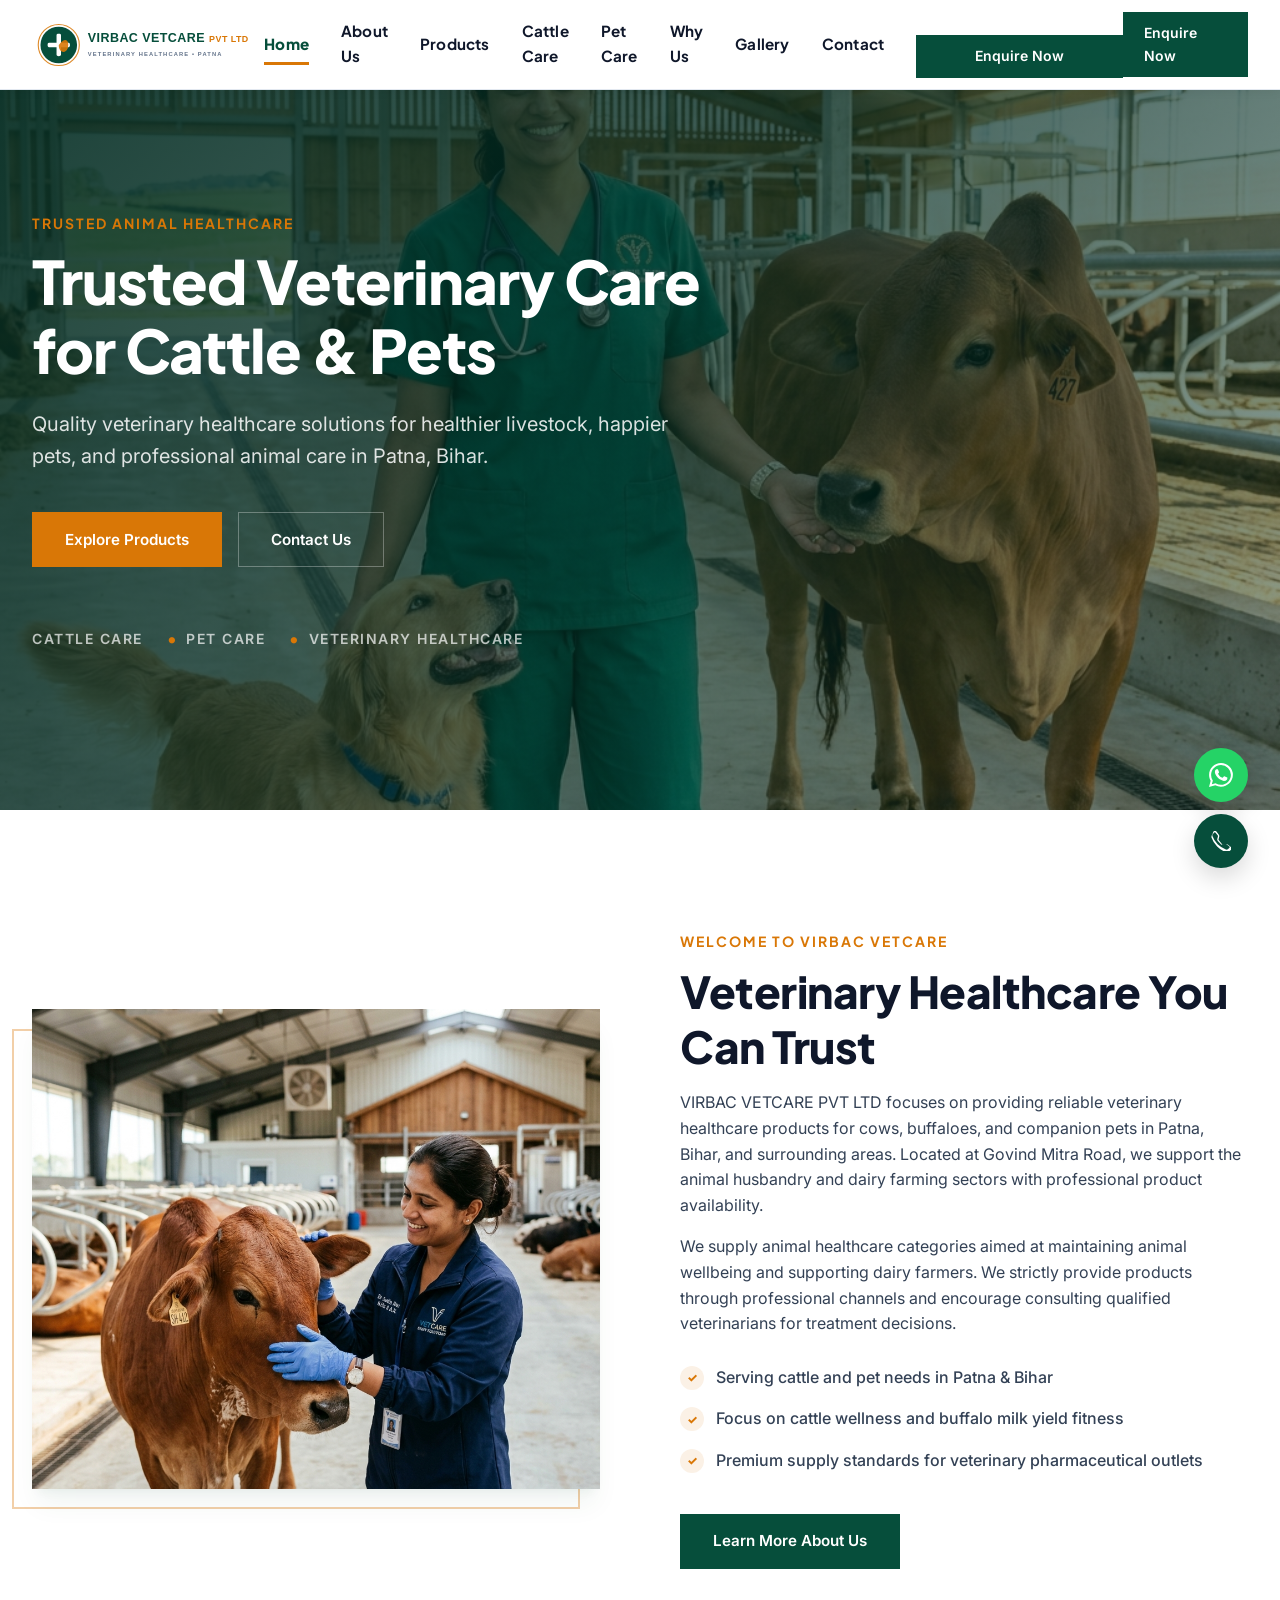
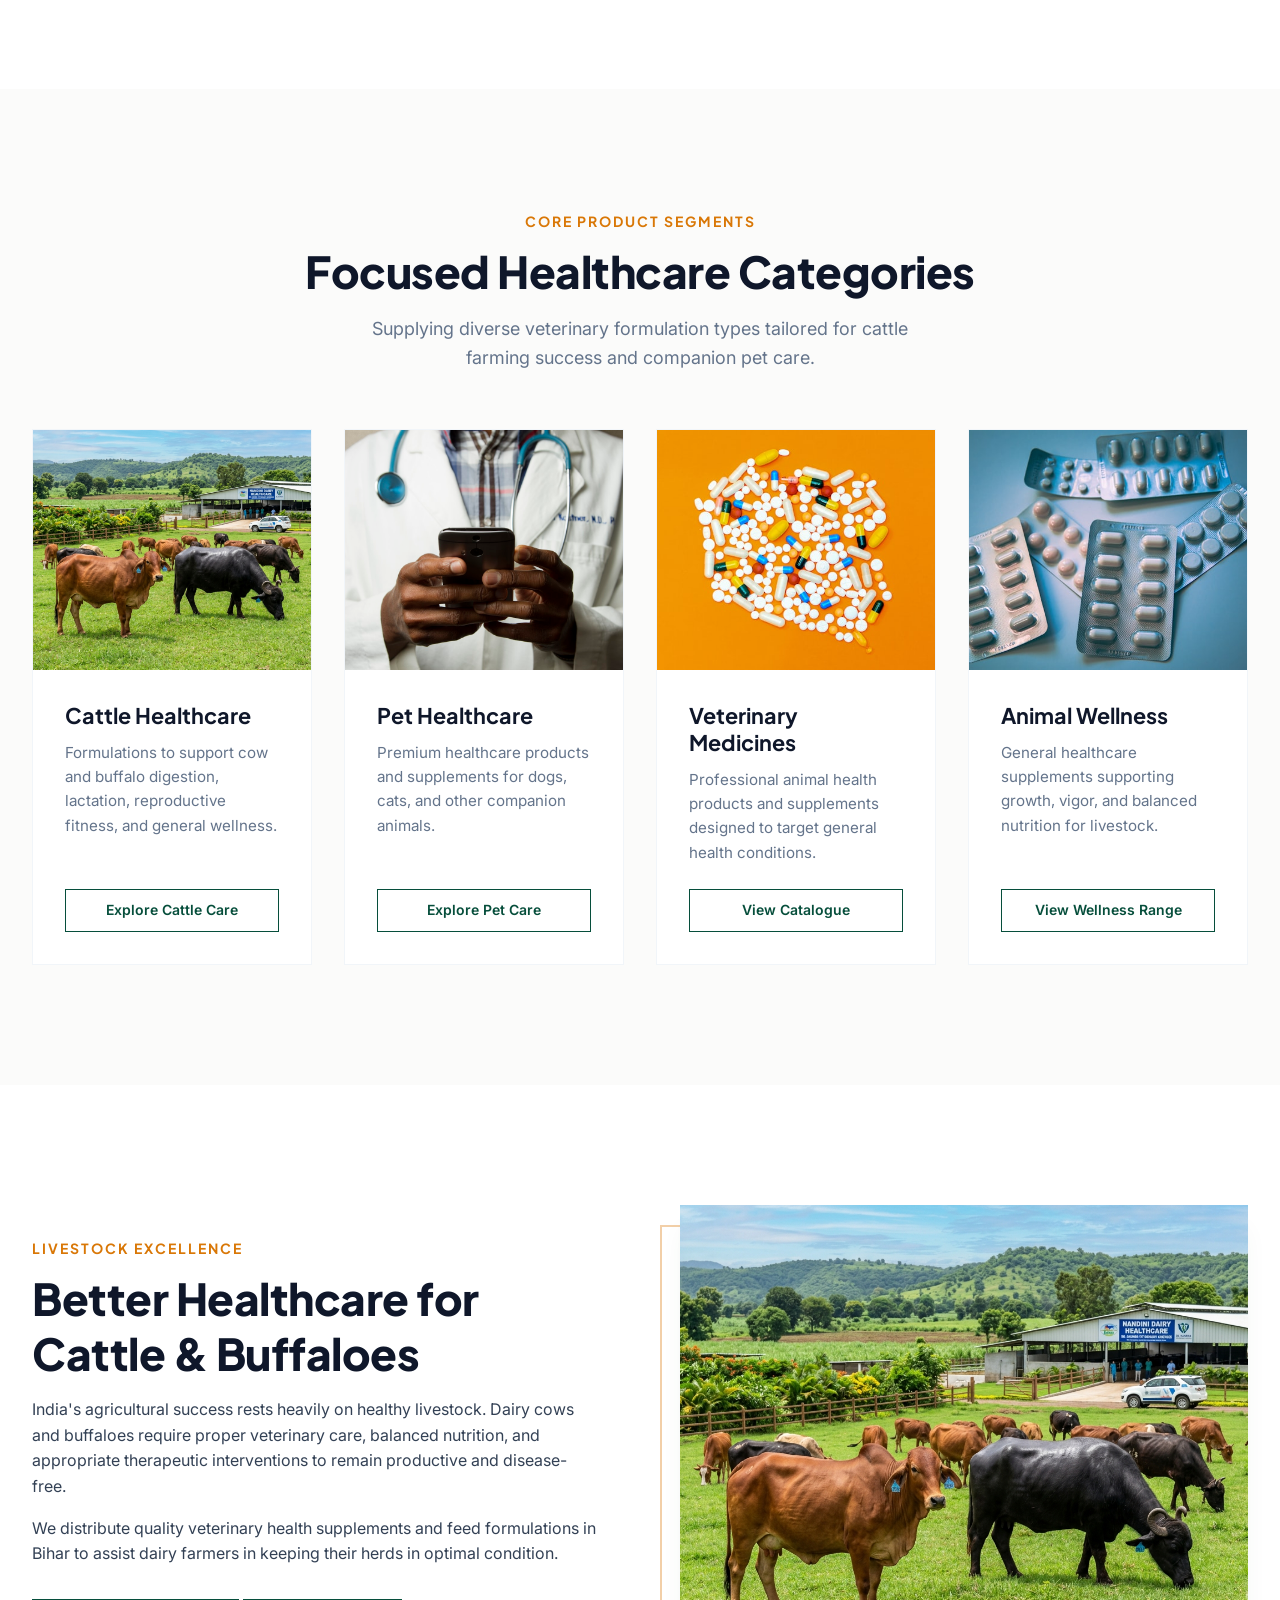
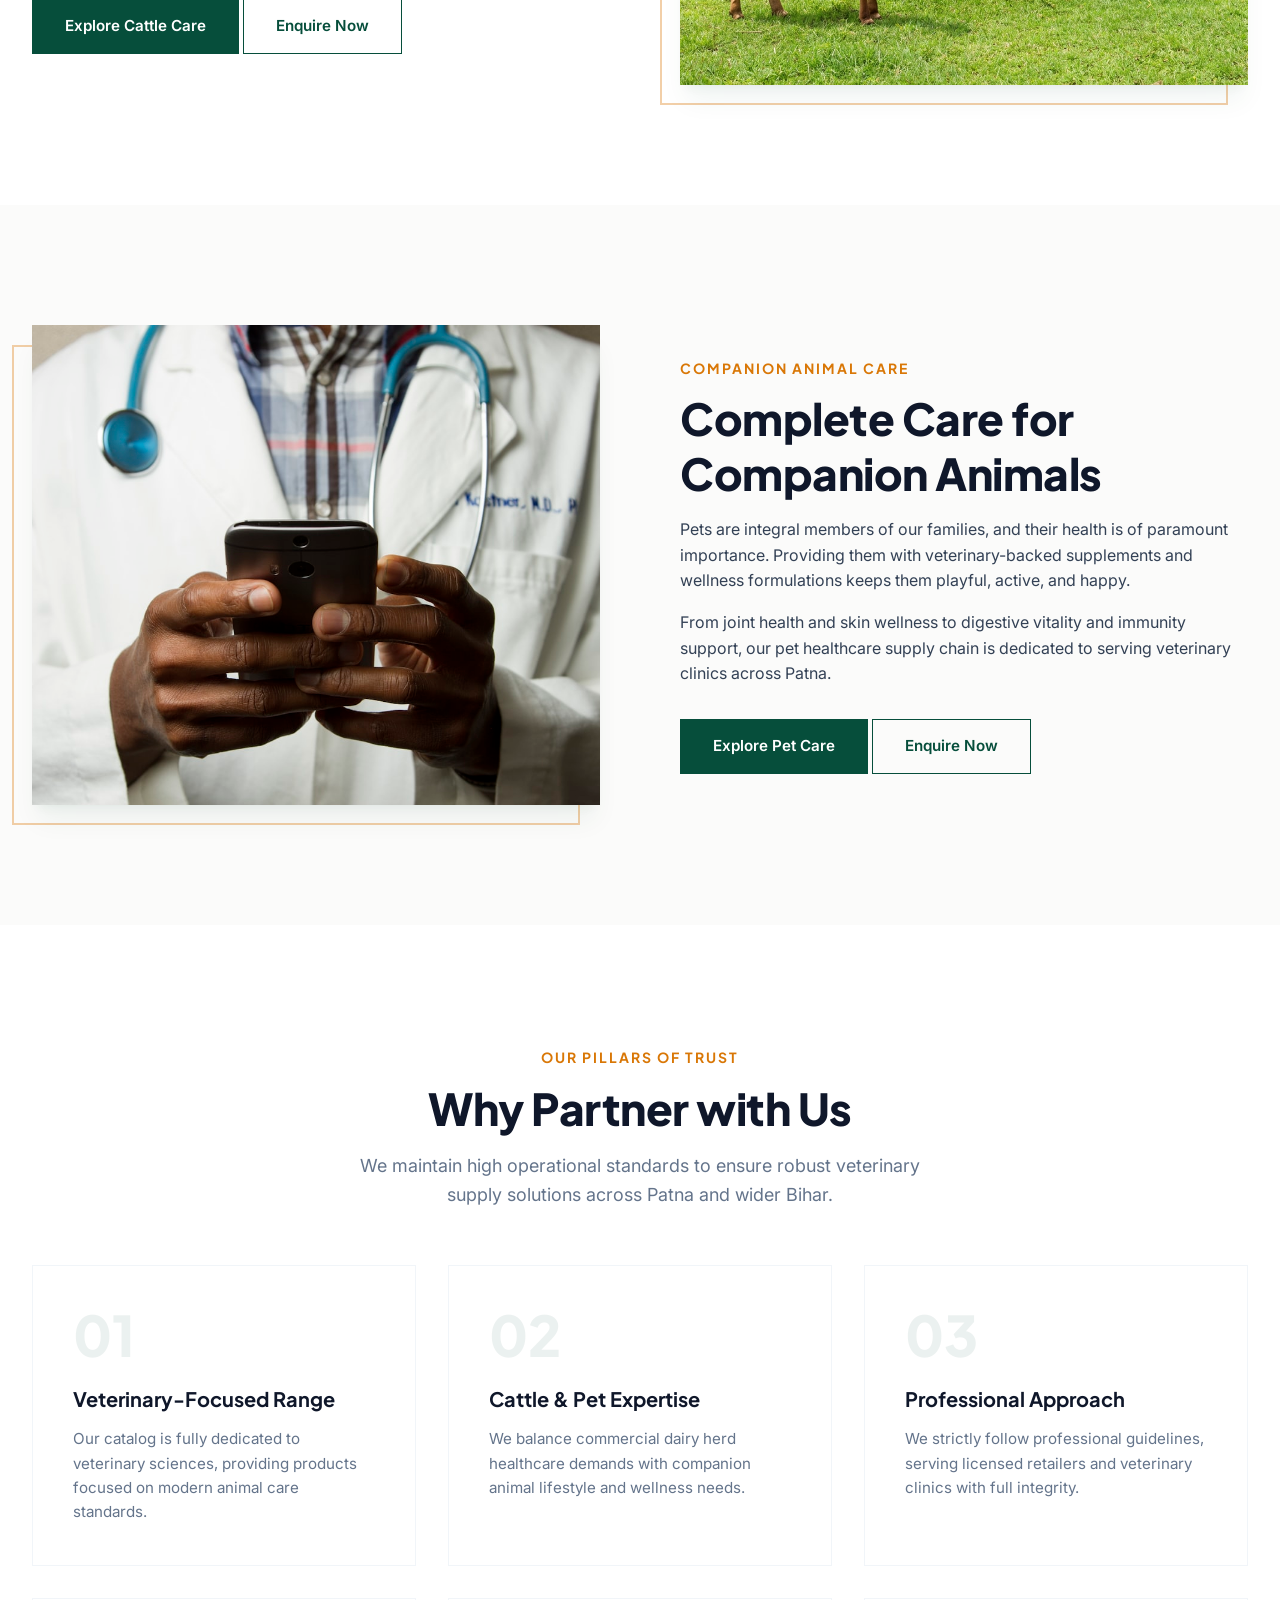
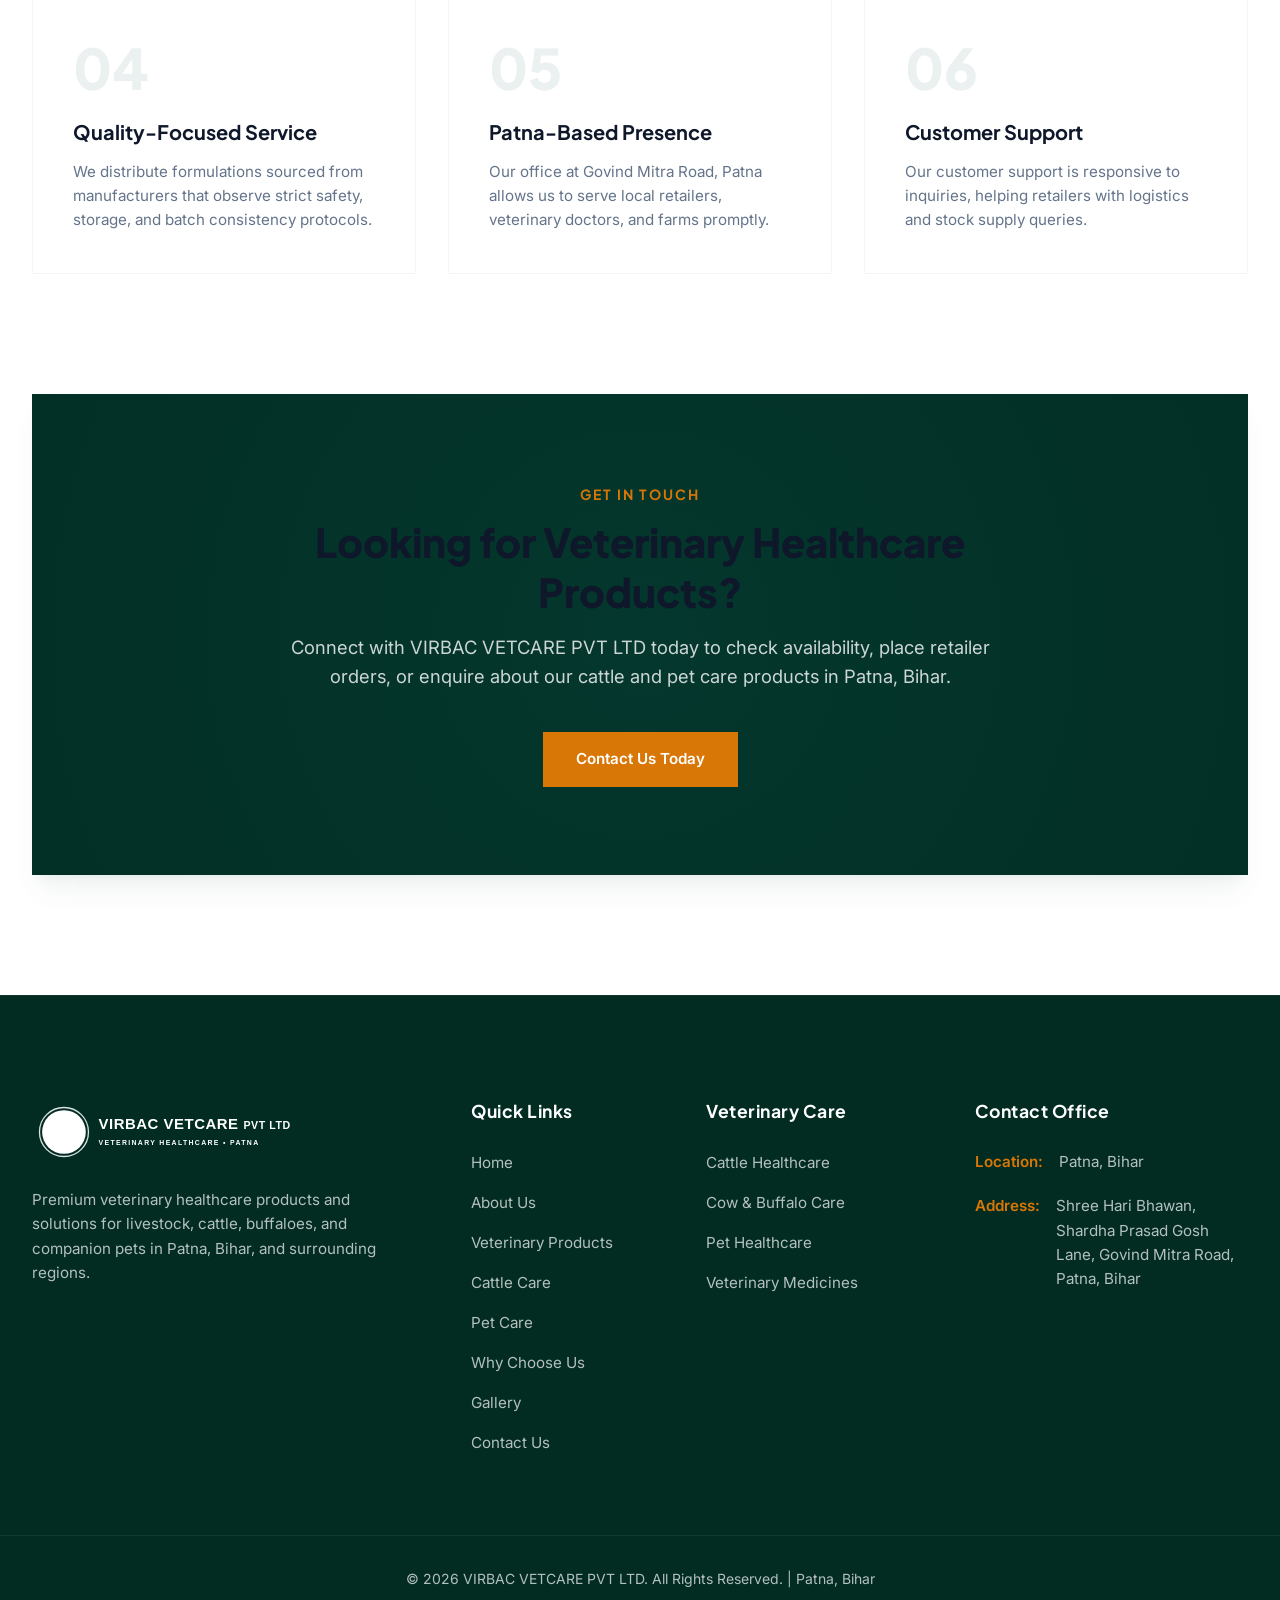
==== index.html @ 8862adb6 "Initial commit: Premium Veterinary Healthcare Corporate Website for VIRBAC VETCARE PVT LTD" ====
<!DOCTYPE html>
<html lang="en">
<head>
  <meta charset="UTF-8">
  <meta name="viewport" content="width=device-width, initial-scale=1.0">
  <title>Virbac Vetcare Pvt Ltd | Premium Veterinary Healthcare Patna Bihar</title>
  <meta name="description" content="VIRBAC VETCARE PVT LTD is Patna's trusted veterinary medicines supplier. Offering high-quality healthcare products for cattle, buffaloes, and companion pets.">
  
  <!-- Open Graph -->
  <meta property="og:title" content="Virbac Vetcare Pvt Ltd | Premium Veterinary Healthcare Patna">
  <meta property="og:description" content="Supplying quality veterinary medicines for cattle, buffaloes, dogs, and cats in Govind Mitra Road, Patna, Bihar.">
  <meta property="og:image" content="images/hero-home.jpg">
  <meta property="og:type" content="website">
  
  <!-- Stylesheets -->
  <link rel="stylesheet" href="css/style.css">
</head>
<body>

  <!-- ==========================================
       HEADER
       ========================================== -->
  <header class="header">
    <div class="container">
      <div class="logo-container">
        <a href="index.html" class="logo-link">
          <img src="images/logo.svg" alt="VIRBAC VETCARE PVT LTD Logo" class="logo-img">
        </a>
      </div>
      
      <nav>
        <ul class="nav-menu">
          <li><a href="index.html" class="nav-link active">Home</a></li>
          <li><a href="about.html" class="nav-link">About Us</a></li>
          <li><a href="products.html" class="nav-link">Products</a></li>
          <li><a href="cattle-care.html" class="nav-link">Cattle Care</a></li>
          <li><a href="pet-care.html" class="nav-link">Pet Care</a></li>
          <li><a href="why-us.html" class="nav-link">Why Us</a></li>
          <li><a href="gallery.html" class="nav-link">Gallery</a></li>
          <li><a href="contact.html" class="nav-link">Contact</a></li>
          <li class="mobile-cta" style="margin-top: 1.5rem; width: 100%;">
            <a href="#" class="btn btn-primary btn-sm" style="display: block; text-align: center;" data-enquire-now data-enquire-category="General Enquiry">Enquire Now</a>
          </li>
        </ul>
      </nav>
      
      <div class="header-actions">
        <a href="#" class="btn btn-primary btn-sm" data-enquire-now data-enquire-category="General Enquiry">Enquire Now</a>
        <button class="menu-toggle" aria-label="Toggle Navigation">
          <span></span>
          <span></span>
          <span></span>
        </button>
      </div>
    </div>
  </header>

  <!-- ==========================================
       HERO SECTION
       ========================================== -->
  <section class="hero">
    <div class="hero-bg">
      <img src="images/hero-home.jpg" alt="Indian veterinarian professional with healthy cattle and pet dog on a modern farm">
    </div>
    <div class="hero-overlay"></div>
    <div class="container">
      <div class="hero-content fade-up">
        <span class="tagline" style="color: var(--accent);">Trusted Animal Healthcare</span>
        <h1 class="hero-title">Trusted Veterinary Care for Cattle & Pets</h1>
        <p class="hero-subtitle">Quality veterinary healthcare solutions for healthier livestock, happier pets, and professional animal care in Patna, Bihar.</p>
        <div class="hero-ctas">
          <a href="products.html" class="btn btn-accent">Explore Products</a>
          <a href="contact.html" class="btn btn-outline-white">Contact Us</a>
        </div>
        <div class="hero-trust-indicators">
          <span>Cattle Care</span>
          <span>Pet Care</span>
          <span>Veterinary Healthcare</span>
        </div>
      </div>
    </div>
  </section>

  <!-- ==========================================
       INTRODUCTION SECTION
       ========================================== -->
  <section class="section">
    <div class="container">
      <div class="split-section">
        <div class="split-img-wrapper fade-up">
          <div class="split-img">
            <img src="images/intro-about.jpg" alt="Professional Indian veterinarian examining Sahiwal dairy cattle close-up">
          </div>
        </div>
        <div class="split-content fade-up delay-1">
          <span class="tagline">Welcome to Virbac Vetcare</span>
          <h2 class="section-title">Veterinary Healthcare You Can Trust</h2>
          <p>VIRBAC VETCARE PVT LTD focuses on providing reliable veterinary healthcare products for cows, buffaloes, and companion pets in Patna, Bihar, and surrounding areas. Located at Govind Mitra Road, we support the animal husbandry and dairy farming sectors with professional product availability.</p>
          <p style="margin-top: 1rem;">We supply animal healthcare categories aimed at maintaining animal wellbeing and supporting dairy farmers. We strictly provide products through professional channels and encourage consulting qualified veterinarians for treatment decisions.</p>
          <ul class="split-list">
            <li>Serving cattle and pet needs in Patna & Bihar</li>
            <li>Focus on cattle wellness and buffalo milk yield fitness</li>
            <li>Premium supply standards for veterinary pharmaceutical outlets</li>
          </ul>
          <div>
            <a href="about.html" class="btn btn-primary">Learn More About Us</a>
          </div>
        </div>
      </div>
    </div>
  </section>

  <!-- ==========================================
       PRODUCT CATEGORIES
       ========================================== -->
  <section class="section bg-soft">
    <div class="container">
      <div class="text-center fade-up">
        <span class="tagline">Core Product Segments</span>
        <h2 class="section-title center">Focused Healthcare Categories</h2>
        <p class="section-subtitle center">Supplying diverse veterinary formulation types tailored for cattle farming success and companion pet care.</p>
      </div>
      
      <div class="grid grid-4 fade-up delay-1">
        <!-- Category 1 -->
        <div class="category-card">
          <div class="category-img">
            <img src="images/cattle-care.jpg" alt="Healthy dairy cow close up">
          </div>
          <div class="category-info">
            <h3>Cattle Healthcare</h3>
            <p>Formulations to support cow and buffalo digestion, lactation, reproductive fitness, and general wellness.</p>
            <a href="cattle-care.html" class="btn btn-outline btn-sm">Explore Cattle Care</a>
          </div>
        </div>
        
        <!-- Category 2 -->
        <div class="category-card">
          <div class="category-img">
            <img src="images/pet-care.jpg" alt="Happy dog getting veterinary check">
          </div>
          <div class="category-info">
            <h3>Pet Healthcare</h3>
            <p>Premium healthcare products and supplements for dogs, cats, and other companion animals.</p>
            <a href="pet-care.html" class="btn btn-outline btn-sm">Explore Pet Care</a>
          </div>
        </div>
        
        <!-- Category 3 -->
        <div class="category-card">
          <div class="category-img">
            <img src="images/product-cattle.jpg" alt="Cattle medicine bottle packaging detail">
          </div>
          <div class="category-info">
            <h3>Veterinary Medicines</h3>
            <p>Professional animal health products and supplements designed to target general health conditions.</p>
            <a href="products.html" class="btn btn-outline btn-sm">View Catalogue</a>
          </div>
        </div>
        
        <!-- Category 4 -->
        <div class="category-card">
          <div class="category-img">
            <img src="images/product-general.jpg" alt="Veterinary wellness bottles close up">
          </div>
          <div class="category-info">
            <h3>Animal Wellness</h3>
            <p>General healthcare supplements supporting growth, vigor, and balanced nutrition for livestock.</p>
            <a href="products.html" class="btn btn-outline btn-sm">View Wellness Range</a>
          </div>
        </div>
      </div>
    </div>
  </section>

  <!-- ==========================================
       CATTLE CARE SECTION
       ========================================== -->
  <section class="section">
    <div class="container">
      <div class="split-section reverse">
        <div class="split-content fade-up">
          <span class="tagline">Livestock Excellence</span>
          <h2 class="section-title">Better Healthcare for Cattle & Buffaloes</h2>
          <p>India's agricultural success rests heavily on healthy livestock. Dairy cows and buffaloes require proper veterinary care, balanced nutrition, and appropriate therapeutic interventions to remain productive and disease-free.</p>
          <p style="margin-top: 1rem;">We distribute quality veterinary health supplements and feed formulations in Bihar to assist dairy farmers in keeping their herds in optimal condition.</p>
          <div style="margin-top: 2rem;">
            <a href="cattle-care.html" class="btn btn-primary">Explore Cattle Care</a>
            <a href="#" class="btn btn-outline" data-enquire-now data-enquire-category="Cattle Healthcare">Enquire Now</a>
          </div>
        </div>
        <div class="split-img-wrapper fade-up delay-1">
          <div class="split-img">
            <img src="images/cattle-care.jpg" alt="Healthy Gir cows and Murrah buffaloes grazing in clean farm field">
          </div>
        </div>
      </div>
    </div>
  </section>

  <!-- ==========================================
       PET CARE SECTION
       ========================================== -->
  <section class="section bg-soft">
    <div class="container">
      <div class="split-section">
        <div class="split-img-wrapper fade-up">
          <div class="split-img">
            <img src="images/pet-care.jpg" alt="Veterinarian in blue gloves examining Golden Retriever dog inside clinic">
          </div>
        </div>
        <div class="split-content fade-up delay-1">
          <span class="tagline">Companion Animal Care</span>
          <h2 class="section-title">Complete Care for Companion Animals</h2>
          <p>Pets are integral members of our families, and their health is of paramount importance. Providing them with veterinary-backed supplements and wellness formulations keeps them playful, active, and happy.</p>
          <p style="margin-top: 1rem;">From joint health and skin wellness to digestive vitality and immunity support, our pet healthcare supply chain is dedicated to serving veterinary clinics across Patna.</p>
          <div style="margin-top: 2rem;">
            <a href="pet-care.html" class="btn btn-primary">Explore Pet Care</a>
            <a href="#" class="btn btn-outline" data-enquire-now data-enquire-category="Pet Healthcare">Enquire Now</a>
          </div>
        </div>
      </div>
    </div>
  </section>

  <!-- ==========================================
       WHY CHOOSE US SECTION
       ========================================== -->
  <section class="section">
    <div class="container">
      <div class="text-center fade-up">
        <span class="tagline">Our Pillars of Trust</span>
        <h2 class="section-title center">Why Partner with Us</h2>
        <p class="section-subtitle center">We maintain high operational standards to ensure robust veterinary supply solutions across Patna and wider Bihar.</p>
      </div>
      
      <div class="grid grid-3 fade-up delay-1">
        <!-- Pillar 1 -->
        <div class="why-card">
          <span class="why-number">01</span>
          <h3 class="card-title">Veterinary-Focused Range</h3>
          <p class="card-text">Our catalog is fully dedicated to veterinary sciences, providing products focused on modern animal care standards.</p>
        </div>
        
        <!-- Pillar 2 -->
        <div class="why-card">
          <span class="why-number">02</span>
          <h3 class="card-title">Cattle & Pet Expertise</h3>
          <p class="card-text">We balance commercial dairy herd healthcare demands with companion animal lifestyle and wellness needs.</p>
        </div>
        
        <!-- Pillar 3 -->
        <div class="why-card">
          <span class="why-number">03</span>
          <h3 class="card-title">Professional Approach</h3>
          <p class="card-text">We strictly follow professional guidelines, serving licensed retailers and veterinary clinics with full integrity.</p>
        </div>
        
        <!-- Pillar 4 -->
        <div class="why-card">
          <span class="why-number">04</span>
          <h3 class="card-title">Quality-Focused Service</h3>
          <p class="card-text">We distribute formulations sourced from manufacturers that observe strict safety, storage, and batch consistency protocols.</p>
        </div>
        
        <!-- Pillar 5 -->
        <div class="why-card">
          <span class="why-number">05</span>
          <h3 class="card-title">Patna-Based Presence</h3>
          <p class="card-text">Our office at Govind Mitra Road, Patna allows us to serve local retailers, veterinary doctors, and farms promptly.</p>
        </div>
        
        <!-- Pillar 6 -->
        <div class="why-card">
          <span class="why-number">06</span>
          <h3 class="card-title">Customer Support</h3>
          <p class="card-text">Our customer support is responsive to inquiries, helping retailers with logistics and stock supply queries.</p>
        </div>
      </div>
    </div>
  </section>

  <!-- ==========================================
       CTA BANNER SECTION
       ========================================== -->
  <section class="section" style="padding-top: 0;">
    <div class="container">
      <div class="cta-banner fade-up">
        <div class="cta-banner-content">
          <span class="tagline" style="color: var(--accent);">Get in Touch</span>
          <h2>Looking for Veterinary Healthcare Products?</h2>
          <p>Connect with VIRBAC VETCARE PVT LTD today to check availability, place retailer orders, or enquire about our cattle and pet care products in Patna, Bihar.</p>
          <a href="contact.html" class="btn btn-accent">Contact Us Today</a>
        </div>
      </div>
    </div>
  </section>

  <!-- ==========================================
       FOOTER
       ========================================== -->
  <footer class="footer">
    <div class="container">
      <div class="footer-top">
        <div class="footer-brand">
          <a href="index.html" class="logo-link">
            <img src="images/logo.svg" alt="VIRBAC VETCARE PVT LTD Logo" class="logo-img">
          </a>
          <p>Premium veterinary healthcare products and solutions for livestock, cattle, buffaloes, and companion pets in Patna, Bihar, and surrounding regions.</p>
        </div>
        
        <div>
          <h4 class="footer-title">Quick Links</h4>
          <ul class="footer-links">
            <li><a href="index.html">Home</a></li>
            <li><a href="about.html">About Us</a></li>
            <li><a href="products.html">Veterinary Products</a></li>
            <li><a href="cattle-care.html">Cattle Care</a></li>
            <li><a href="pet-care.html">Pet Care</a></li>
            <li><a href="why-us.html">Why Choose Us</a></li>
            <li><a href="gallery.html">Gallery</a></li>
            <li><a href="contact.html">Contact Us</a></li>
          </ul>
        </div>
        
        <div>
          <h4 class="footer-title">Veterinary Care</h4>
          <ul class="footer-links">
            <li><a href="cattle-care.html">Cattle Healthcare</a></li>
            <li><a href="cattle-care.html">Cow & Buffalo Care</a></li>
            <li><a href="pet-care.html">Pet Healthcare</a></li>
            <li><a href="products.html">Veterinary Medicines</a></li>
          </ul>
        </div>
        
        <div>
          <h4 class="footer-title">Contact Office</h4>
          <ul class="footer-contact-info">
            <li>
              <span>Location:</span>
              <span>Patna, Bihar</span>
            </li>
            <li>
              <span>Address:</span>
              <span>Shree Hari Bhawan, Shardha Prasad Gosh Lane, Govind Mitra Road, Patna, Bihar</span>
            </li>
          </ul>
        </div>
      </div>
    </div>
    
    <div class="footer-bottom">
      <div class="container">
        <p>&copy; 2026 VIRBAC VETCARE PVT LTD. All Rights Reserved. | Patna, Bihar</p>
      </div>
    </div>
  </footer>

  <!-- ==========================================
       ENQUIRY MODAL
       ========================================== -->
  <div class="modal" id="enquiryModal">
    <div class="modal-box">
      <div class="modal-header">
        <h3>Product Enquiry</h3>
        <button class="modal-close" aria-label="Close modal">&times;</button>
      </div>
      <div class="modal-body">
        <form class="validate-form">
          <div class="alert alert-success"></div>
          <div class="alert alert-error"></div>
          
          <div class="form-group">
            <label for="modalName">Full Name *</label>
            <input type="text" id="modalName" name="name" class="form-input" placeholder="Your name" required>
          </div>
          
          <div class="form-group">
            <label for="modalPhone">Mobile Number *</label>
            <input type="tel" id="modalPhone" name="phone" class="form-input" placeholder="10-digit mobile number" required>
          </div>
          
          <div class="form-group">
            <label for="modalEmail">Email Address (Optional)</label>
            <input type="email" id="modalEmail" name="email" class="form-input" placeholder="yourname@example.com">
          </div>
          
          <div class="form-group">
            <label for="enquiryInterest">Interested In *</label>
            <select id="enquiryInterest" name="interest" class="form-input" required>
              <option value="General Enquiry">General Enquiry</option>
              <option value="Cattle Healthcare">Cattle Healthcare</option>
              <option value="Cow/Buffalo Medicines">Cow/Buffalo Medicines</option>
              <option value="Pet Healthcare">Pet Healthcare</option>
              <option value="Veterinary Products">Veterinary Products</option>
            </select>
          </div>
          
          <div class="form-group">
            <label for="modalMessage">Your Message *</label>
            <textarea id="modalMessage" name="message" class="form-input" placeholder="Describe your healthcare requirement..." required></textarea>
          </div>
          
          <button type="submit" class="btn btn-primary" style="width: 100%;">Send Enquiry</button>
        </form>
      </div>
    </div>
  </div>

  <!-- ==========================================
       FLOATING CALL & WHATSAPP BUTTONS
       ========================================== -->
  <div class="floating-actions">
    <!-- Replace 91XXXXXXXXXX with your actual WhatsApp business number -->
    <a href="https://wa.me/91XXXXXXXXXX?text=Hi%20Virbac%20Vetcare,%20I%20have%20an%20enquiry%20regarding%20veterinary%20medicines." class="floating-btn floating-whatsapp" target="_blank" rel="noopener" aria-label="Chat on WhatsApp">
      <svg xmlns="http://www.w3.org/2000/svg" width="24" height="24" fill="currentColor" viewBox="0 0 16 16">
        <path d="M13.601 2.326A7.854 7.854 0 0 0 7.994 0C3.627 0 .068 3.558.064 7.926c0 1.399.366 2.76 1.057 3.965L0 16l4.204-1.102a7.933 7.933 0 0 0 3.79.907h.004c4.368 0 7.926-3.559 7.93-7.93a7.897 7.897 0 0 0-2.327-5.615zM7.994 14.52a6.573 6.573 0 0 1-3.356-.92l-.24-.144-2.494.654.666-2.433-.156-.251a6.56 6.56 0 0 1-1.007-3.505c0-3.626 2.957-6.584 6.591-6.584a6.56 6.56 0 0 1 4.66 1.931 6.557 6.557 0 0 1 1.928 4.66c-.004 3.639-2.961 6.592-6.592 6.592zm3.69-4.98c-.202-.1-1.194-.59-1.371-.652-.177-.062-.307-.094-.437.094-.13.188-.507.637-.621.766-.113.128-.227.144-.43.042-.202-.1-.853-.314-1.624-.997-.6-.537-1.005-1.2-1.123-1.401-.118-.202-.012-.311.089-.41.09-.09.202-.237.302-.354.101-.118.134-.2.202-.338.069-.138.035-.259-.018-.362-.052-.1-.437-1.05-.598-1.44-.158-.387-.333-.335-.458-.335h-.391c-.138 0-.362.052-.551.259-.19.207-.724.707-.724 1.725 0 1.018.74 2.002.842 2.14.102.137 1.454 2.22 3.52 3.109.492.212.875.339 1.173.433.494.157.943.135 1.298.082.395-.058 1.194-.488 1.362-1.06.168-.572.168-1.063.118-1.163-.05-.1-.188-.152-.39-.253z"/>
      </svg>
    </a>
    <!-- Replace +910000000000 with your actual business phone number -->
    <a href="tel:+910000000000" class="floating-btn floating-call" aria-label="Call Us">
      <svg xmlns="http://www.w3.org/2000/svg" width="20" height="20" fill="currentColor" viewBox="0 0 16 16">
        <path d="M3.654 1.328a.678.678 0 0 0-1.015-.063L1.605 2.3c-.483.484-.661 1.169-.45 1.77a17.568 17.568 0 0 0 4.168 6.608 17.569 17.569 0 0 0 6.608 4.168c.601.211 1.286.033 1.77-.45l1.034-1.034a.678.678 0 0 0-.063-1.015l-2.307-1.794a.678.678 0 0 0-.58-.122l-2.19.547a1.745 1.745 0 0 1-1.657-.459L5.482 8.062a1.745 1.745 0 0 1-.46-1.657l.548-2.19a.678.678 0 0 0-.122-.58L3.654 1.328zM1.884.511a1.745 1.745 0 0 1 2.612.163L6.29 2.98c.329.423.445.974.315 1.494l-.547 2.19a.678.678 0 0 0 .06.459L9.205 10.9a.678.678 0 0 0 .46.06l2.19-.547a1.745 1.745 0 0 1 1.494.315l2.306 1.794c.829.645.905 1.87.163 2.611l-1.034 1.034c-.74.74-1.846 1.065-2.877.702a18.634 18.634 0 0 1-7.01-4.42 18.634 18.634 0 0 1-4.42-7.009c-.362-1.03-.037-2.137.703-2.877L1.885.511z"/>
      </svg>
    </a>
  </div>

  <!-- Scripts -->
  <script src="js/main.js"></script>
</body>
</html>
---- css/style.css ----
@import url('https://fonts.googleapis.com/css2?family=Inter:wght@300;400;500;600;700&family=Plus+Jakarta+Sans:wght@400;500;600;700;800&display=swap');

/* ==========================================
   DESIGN SYSTEM VARIABLES
   ========================================== */
:root {
  --primary: #064e3b;        /* Deep Emerald Green */
  --primary-light: #0f766e;  /* Teal-ish accent */
  --primary-dark: #022c22;   /* Deep Forest */
  --primary-rgb: 6, 78, 59;
  
  --accent: #d97706;         /* Warm Gold/Amber */
  --accent-hover: #b45309;
  --accent-rgb: 217, 119, 6;
  
  --text-dark: #0f172a;      /* Slate 900 */
  --text-body: #334155;      /* Slate 700 */
  --text-muted: #64748b;     /* Slate 500 */
  --text-light: #ffffff;
  
  --bg-pure: #ffffff;
  --bg-soft: #fbfbfa;        /* Premium warm neutral */
  --bg-dark: #022c22;        /* Dark forest bg for CTA/Footer */
  --bg-card: #ffffff;
  
  --border-color: #f1f5f9;   /* Slate 100 */
  --border-rich: #e2e8f0;    /* Slate 200 */
  
  --font-heading: 'Plus Jakarta Sans', -apple-system, sans-serif;
  --font-body: 'Inter', -apple-system, sans-serif;
  
  --max-width: 1280px;
  --header-height: 90px;
  --header-shrink-height: 70px;
  
  --shadow-sm: 0 1px 3px 0 rgba(0, 0, 0, 0.05);
  --shadow-md: 0 10px 15px -3px rgba(6, 78, 59, 0.04), 0 4px 6px -4px rgba(6, 78, 59, 0.04);
  --shadow-lg: 0 20px 25px -5px rgba(6, 78, 59, 0.06), 0 8px 10px -6px rgba(6, 78, 59, 0.06);
  --shadow-premium: 0 30px 60px -15px rgba(0, 0, 0, 0.08);
  
  --transition-smooth: all 0.5s cubic-bezier(0.16, 1, 0.3, 1);
  --transition-fast: all 0.2s ease;
}

/* ==========================================
   RESET & BASE STYLES
   ========================================== */
*, *::before, *::after {
  box-sizing: border-box;
  margin: 0;
  padding: 0;
}

html {
  scroll-behavior: smooth;
  -webkit-text-size-adjust: 100%;
}

body {
  font-family: var(--font-body);
  color: var(--text-body);
  background-color: var(--bg-pure);
  line-height: 1.6;
  font-weight: 400;
  overflow-x: hidden;
  -webkit-font-smoothing: antialiased;
}

h1, h2, h3, h4, h5, h6 {
  font-family: var(--font-heading);
  color: var(--text-dark);
  font-weight: 700;
  line-height: 1.25;
}

a {
  text-decoration: none;
  color: inherit;
  transition: var(--transition-fast);
}

img {
  max-width: 100%;
  height: auto;
  display: block;
}

button, input, select, textarea {
  font-family: inherit;
  font-size: inherit;
  outline: none;
}

/* ==========================================
   REUSABLE UTILITIES & LAYOUTS
   ========================================== */
.container {
  width: 100%;
  max-width: var(--max-width);
  margin: 0 auto;
  padding: 0 2rem;
}

@media (max-width: 768px) {
  .container {
    padding: 0 1.25rem;
  }
}

.section {
  padding: 7.5rem 0;
}

@media (max-width: 768px) {
  .section {
    padding: 4.5rem 0;
  }
}

.bg-soft {
  background-color: var(--bg-soft);
}

.bg-dark {
  background-color: var(--bg-dark);
  color: var(--text-light);
}

.bg-dark h2, .bg-dark h3, .bg-dark h4 {
  color: var(--text-light);
}

.text-center {
  text-align: center;
}

.text-accent {
  color: var(--accent);
}

.tagline {
  font-family: var(--font-heading);
  font-size: 0.875rem;
  font-weight: 700;
  text-transform: uppercase;
  letter-spacing: 2px;
  color: var(--accent);
  margin-bottom: 0.75rem;
  display: inline-block;
}

.section-title {
  font-size: 2.75rem;
  font-weight: 800;
  letter-spacing: -0.5px;
  margin-bottom: 1rem;
  max-width: 700px;
}

.section-title.center {
  margin-left: auto;
  margin-right: auto;
}

@media (max-width: 768px) {
  .section-title {
    font-size: 2rem;
  }
}

.section-subtitle {
  font-size: 1.125rem;
  color: var(--text-muted);
  max-width: 600px;
  margin-bottom: 3.5rem;
}

.section-subtitle.center {
  margin-left: auto;
  margin-right: auto;
}

/* Grid helper */
.grid {
  display: grid;
  gap: 2rem;
}

.grid-2 { grid-template-columns: repeat(2, 1fr); }
.grid-3 { grid-template-columns: repeat(3, 1fr); }
.grid-4 { grid-template-columns: repeat(4, 1fr); }

@media (max-width: 1024px) {
  .grid-4 { grid-template-columns: repeat(2, 1fr); }
  .grid-3 { grid-template-columns: repeat(2, 1fr); }
}

@media (max-width: 640px) {
  .grid-2, .grid-3, .grid-4 {
    grid-template-columns: 1fr;
    gap: 1.5rem;
  }
}

/* ==========================================
   BUTTONS & LINKS
   ========================================== */
.btn {
  display: inline-flex;
  align-items: center;
  justify-content: center;
  padding: 0.9rem 2rem;
  border-radius: var(--border-radius-sm);
  font-weight: 600;
  font-size: 0.95rem;
  cursor: pointer;
  transition: var(--transition-smooth);
  border: 1px solid transparent;
  gap: 0.5rem;
}

.btn-primary {
  background-color: var(--primary);
  color: var(--text-light);
}

.btn-primary:hover {
  background-color: var(--primary-dark);
  transform: translateY(-2px);
  box-shadow: 0 10px 20px -5px rgba(6, 78, 59, 0.2);
}

.btn-accent {
  background-color: var(--accent);
  color: var(--text-light);
}

.btn-accent:hover {
  background-color: var(--accent-hover);
  transform: translateY(-2px);
  box-shadow: 0 10px 20px -5px rgba(217, 119, 6, 0.2);
}

.btn-outline {
  border-color: var(--primary);
  color: var(--primary);
  background-color: transparent;
}

.btn-outline:hover {
  background-color: var(--primary);
  color: var(--text-light);
  transform: translateY(-2px);
}

.btn-outline-white {
  border-color: rgba(255, 255, 255, 0.3);
  color: var(--text-light);
  background-color: transparent;
}

.btn-outline-white:hover {
  border-color: var(--text-light);
  background-color: var(--text-light);
  color: var(--primary-dark);
  transform: translateY(-2px);
}

.btn-sm {
  padding: 0.6rem 1.25rem;
  font-size: 0.875rem;
}

/* ==========================================
   STICKY HEADER
   ========================================== */
.header {
  position: fixed;
  top: 0;
  left: 0;
  width: 100%;
  height: var(--header-height);
  background-color: #ffffff; /* Solid opaque white background */
  border-bottom: 1px solid var(--border-rich); /* Crisp bottom border */
  z-index: 1010; /* Stack above backdrop overlay (z-index 1000) */
  transition: var(--transition-smooth);
  box-shadow: 0 2px 10px rgba(0, 0, 0, 0.05); /* Solid shadow */
}

.header.shrink {
  height: var(--header-shrink-height);
  box-shadow: 0 4px 15px rgba(2, 44, 34, 0.08); /* Opaque shadow on scroll */
  background-color: #ffffff;
}

.header .container {
  height: 100%;
  display: flex;
  align-items: center;
  justify-content: space-between;
}

/* Logo brand mark */
.logo-container {
  display: flex;
  align-items: center;
  height: 100%;
}

.logo-link {
  display: flex;
  align-items: center;
  height: 56px; /* Increased from 48px to 56px for higher visibility and premium feel */
}

.logo-img {
  height: 100%;
  width: auto;
}

/* Navigation Menu */
.nav-menu {
  display: flex;
  align-items: center;
  gap: 2rem;
  list-style: none;
}

.nav-link {
  font-family: var(--font-heading);
  font-size: 0.95rem; /* Larger font size */
  font-weight: 700; /* Bold readable lettering */
  color: var(--text-dark); /* Crisp dark charcoal */
  position: relative;
  padding: 0.5rem 0;
  letter-spacing: 0.2px;
  opacity: 1 !important;
  filter: none !important;
}

.nav-link::after {
  content: '';
  position: absolute;
  bottom: -4px; /* Lower position to clear text bounding box */
  left: 0;
  width: 0;
  height: 3px; /* 3px thick for high visibility */
  background-color: var(--accent);
  transition: var(--transition-fast);
}

.nav-link:hover {
  color: var(--primary); /* Deep emerald green */
}

.nav-link:hover::after,
.nav-link.active::after {
  width: 100%;
}

.nav-link.active {
  color: var(--primary);
  font-weight: 800; /* Extra bold highlight for active page */
}

/* Action group on header */
.header-actions {
  display: flex;
  align-items: center;
  gap: 1.5rem;
}

/* Hamburger mobile button */
.menu-toggle {
  display: none;
  background: none;
  border: none;
  cursor: pointer;
  width: 30px;
  height: 24px;
  position: relative;
  z-index: 1002;
}

.menu-toggle span {
  display: block;
  position: absolute;
  height: 2.5px;
  width: 100%;
  background-color: var(--primary);
  border-radius: 9px;
  opacity: 1;
  left: 0;
  transform: rotate(0deg);
  transition: var(--transition-fast);
}

.menu-toggle span:nth-child(1) { top: 0; }
.menu-toggle span:nth-child(2) { top: 10px; }
.menu-toggle span:nth-child(3) { top: 20px; }

.menu-toggle.open span:nth-child(1) {
  top: 10px;
  transform: rotate(135deg);
}

.menu-toggle.open span:nth-child(2) {
  opacity: 0;
  left: -60px;
}

.menu-toggle.open span:nth-child(3) {
  top: 10px;
  transform: rotate(-135deg);
}

/* Mobile Nav Drawer overlay */
@media (max-width: 1024px) {
  .nav-menu {
    position: fixed;
    top: 0;
    right: 0;
    width: 320px;
    height: 100vh;
    background-color: var(--bg-pure);
    box-shadow: var(--shadow-premium);
    flex-direction: column;
    align-items: flex-start;
    padding: 8rem 2.5rem 3rem 2.5rem;
    gap: 1.75rem;
    transform: translateX(100%);
    transition: var(--transition-smooth);
    z-index: 1001;
  }
  
  .nav-menu.open {
    transform: translateX(0);
  }
  
  .header-actions .btn {
    display: none; /* Let's hide navbar CTA on desktop, but make it visible in side drawer or keep it accessible */
  }
  
  .menu-toggle {
    display: block;
  }
}

/* ==========================================
   HERO SECTIONS
   ========================================== */
.hero {
  position: relative;
  background-color: var(--primary-dark);
  padding: 12rem 0 8.5rem 0;
  display: flex;
  align-items: center;
  min-height: 90vh;
  overflow: hidden;
}

.hero-bg {
  position: absolute;
  top: 0;
  left: 0;
  width: 100%;
  height: 100%;
  z-index: 1;
}

.hero-bg img {
  width: 100%;
  height: 100%;
  object-fit: cover;
  object-position: center;
}

.hero-overlay {
  position: absolute;
  top: 0;
  left: 0;
  width: 100%;
  height: 100%;
  background: linear-gradient(135deg, rgba(2, 44, 34, 0.92) 0%, rgba(2, 44, 34, 0.7) 50%, rgba(2, 44, 34, 0.4) 100%);
  z-index: 2;
}

.hero .container {
  position: relative;
  z-index: 3;
}

.hero-content {
  max-width: 680px;
}

.hero-title {
  font-size: 3.75rem;
  font-weight: 800;
  color: var(--text-light);
  line-height: 1.15;
  letter-spacing: -1px;
  margin-bottom: 1.5rem;
}

@media (max-width: 768px) {
  .hero-title {
    font-size: 2.5rem;
  }
}

.hero-subtitle {
  font-size: 1.25rem;
  color: rgba(255, 255, 255, 0.85);
  margin-bottom: 2.5rem;
  font-weight: 400;
  line-height: 1.6;
}

.hero-ctas {
  display: flex;
  gap: 1rem;
  margin-bottom: 3.5rem;
}

@media (max-width: 480px) {
  .hero-ctas {
    flex-direction: column;
    gap: 0.75rem;
  }
}

.hero-trust-indicators {
  display: flex;
  align-items: center;
  gap: 1.5rem;
  color: rgba(255, 255, 255, 0.7);
  font-size: 0.875rem;
  font-weight: 600;
  letter-spacing: 1.5px;
  text-transform: uppercase;
}

.hero-trust-indicators span {
  display: flex;
  align-items: center;
  gap: 0.5rem;
}

.hero-trust-indicators span::before {
  content: '•';
  color: var(--accent);
  font-size: 1.25rem;
}

.hero-trust-indicators span:first-child::before {
  display: none;
}

/* Page inner hero section */
.page-hero {
  position: relative;
  background-color: var(--primary-dark);
  padding: 10rem 0 6rem 0;
  text-align: center;
  color: var(--text-light);
}

.page-hero h1 {
  font-size: 3rem;
  font-weight: 800;
  color: var(--text-light);
  margin-bottom: 0.75rem;
  letter-spacing: -0.5px;
}

.page-hero p {
  font-size: 1.125rem;
  color: rgba(255, 255, 255, 0.8);
  max-width: 600px;
  margin: 0 auto;
}

@media (max-width: 768px) {
  .page-hero h1 {
    font-size: 2.25rem;
  }
}

/* ==========================================
   CARDS & GRID BLOCKS
   ========================================== */
.card {
  background-color: var(--bg-card);
  border: 1px solid var(--border-color);
  border-radius: var(--border-radius-md);
  padding: 2.5rem;
  transition: var(--transition-smooth);
  position: relative;
  overflow: hidden;
}

.card:hover {
  transform: translateY(-8px);
  box-shadow: var(--shadow-lg);
  border-color: rgba(6, 78, 59, 0.1);
}

.card-icon {
  width: 60px;
  height: 60px;
  border-radius: var(--border-radius-sm);
  background-color: rgba(6, 78, 59, 0.05);
  display: flex;
  align-items: center;
  justify-content: center;
  margin-bottom: 1.75rem;
  color: var(--primary);
  font-size: 1.75rem;
  transition: var(--transition-fast);
}

.card:hover .card-icon {
  background-color: var(--primary);
  color: var(--text-light);
}

.card-title {
  font-size: 1.25rem;
  font-weight: 700;
  margin-bottom: 1rem;
}

.card-text {
  font-size: 0.95rem;
  color: var(--text-muted);
}

/* Visual Product Category Card with Image */
.category-card {
  background-color: var(--bg-card);
  border-radius: var(--border-radius-md);
  border: 1px solid var(--border-color);
  overflow: hidden;
  transition: var(--transition-smooth);
  display: flex;
  flex-direction: column;
}

.category-card:hover {
  transform: translateY(-8px);
  box-shadow: var(--shadow-lg);
  border-color: rgba(6, 78, 59, 0.1);
}

.category-img {
  width: 100%;
  height: 240px;
  overflow: hidden;
  position: relative;
}

.category-img img {
  width: 100%;
  height: 100%;
  object-fit: cover;
  transition: transform 0.6s ease;
}

.category-card:hover .category-img img {
  transform: scale(1.08);
}

.category-info {
  padding: 2rem;
  flex-grow: 1;
  display: flex;
  flex-direction: column;
}

.category-info h3 {
  font-size: 1.35rem;
  font-weight: 700;
  margin-bottom: 0.75rem;
}

.category-info p {
  font-size: 0.95rem;
  color: var(--text-muted);
  margin-bottom: 1.5rem;
  flex-grow: 1;
}

/* ==========================================
   SPLIT SECTIONS (IMAGE & CONTENT)
   ========================================== */
.split-section {
  display: flex;
  align-items: center;
  gap: 5rem;
}

.split-section > * {
  width: 50%;
}

@media (max-width: 1024px) {
  .split-section {
    flex-direction: column;
    gap: 3rem;
  }
  
  .split-section > * {
    width: 100%;
  }
  
  .split-section.reverse {
    flex-direction: column-reverse;
  }
}

.split-img-wrapper {
  position: relative;
}

.split-img-wrapper::before {
  content: '';
  position: absolute;
  top: 20px;
  left: -20px;
  width: 100%;
  height: 100%;
  border: 2px solid var(--accent);
  border-radius: var(--border-radius-md);
  z-index: 1;
  opacity: 0.35;
  transition: var(--transition-smooth);
}

.split-section:hover .split-img-wrapper::before {
  transform: translate(-10px, 10px);
}

.split-img {
  width: 100%;
  height: 480px;
  border-radius: var(--border-radius-md);
  overflow: hidden;
  position: relative;
  z-index: 2;
  box-shadow: var(--shadow-lg);
}

.split-img img {
  width: 100%;
  height: 100%;
  object-fit: cover;
}

@media (max-width: 640px) {
  .split-img {
    height: 320px;
  }
}

.split-content {
  display: flex;
  flex-direction: column;
  justify-content: center;
}

.split-list {
  list-style: none;
  margin: 1.75rem 0 2.5rem 0;
  display: grid;
  gap: 1rem;
}

.split-list li {
  font-size: 1rem;
  font-weight: 500;
  display: flex;
  align-items: center;
  gap: 0.75rem;
}

.split-list li::before {
  content: '✓';
  color: var(--accent);
  font-weight: 800;
  width: 24px;
  height: 24px;
  border-radius: 50%;
  background-color: rgba(217, 119, 6, 0.1);
  display: inline-flex;
  align-items: center;
  justify-content: center;
  font-size: 0.75rem;
}

/* ==========================================
   PRODUCT CATALOG SPECIFICS
   ========================================== */
.product-grid {
  display: grid;
  grid-template-columns: repeat(auto-fill, minmax(320px, 1fr));
  gap: 2.5rem;
}

.product-card {
  background-color: var(--bg-card);
  border-radius: var(--border-radius-md);
  border: 1px solid var(--border-color);
  overflow: hidden;
  transition: var(--transition-smooth);
  display: flex;
  flex-direction: column;
}

.product-card:hover {
  transform: translateY(-6px);
  box-shadow: var(--shadow-lg);
  border-color: rgba(6, 78, 59, 0.1);
}

.product-img-box {
  width: 100%;
  height: 260px;
  background-color: var(--bg-soft);
  display: flex;
  align-items: center;
  justify-content: center;
  overflow: hidden;
  padding: 1.5rem;
  border-bottom: 1px solid var(--border-color);
}

.product-img-box img {
  max-width: 100%;
  max-height: 100%;
  object-fit: contain;
  transition: transform 0.5s ease;
}

.product-card:hover .product-img-box img {
  transform: scale(1.05);
}

.product-desc-box {
  padding: 2rem;
  flex-grow: 1;
  display: flex;
  flex-direction: column;
}

.product-tag {
  align-self: flex-start;
  font-size: 0.75rem;
  text-transform: uppercase;
  font-weight: 700;
  color: var(--primary);
  background-color: rgba(6, 78, 59, 0.06);
  padding: 0.35rem 0.75rem;
  border-radius: 30px;
  margin-bottom: 0.75rem;
  letter-spacing: 0.5px;
}

.product-tag.pet {
  color: var(--accent);
  background-color: rgba(217, 119, 6, 0.08);
}

.product-title {
  font-size: 1.25rem;
  font-weight: 700;
  margin-bottom: 0.75rem;
}

.product-details {
  font-size: 0.925rem;
  color: var(--text-muted);
  margin-bottom: 1.75rem;
  flex-grow: 1;
}

.product-cta-btn {
  width: 100%;
}

.disclaimer-block {
  margin-top: 5rem;
  padding: 2rem;
  border-radius: var(--border-radius-md);
  background-color: var(--bg-soft);
  border-left: 4px solid var(--primary-light);
  font-size: 0.95rem;
  color: var(--text-body);
}

/* ==========================================
   WHY CHOOSE US / TRUST SECTION
   ========================================== */
.why-us-grid {
  display: grid;
  grid-template-columns: repeat(3, 1fr);
  gap: 2.5rem;
}

@media (max-width: 1024px) {
  .why-us-grid {
    grid-template-columns: repeat(2, 1fr);
  }
}

@media (max-width: 640px) {
  .why-us-grid {
    grid-template-columns: 1fr;
    gap: 1.5rem;
  }
}

.why-card {
  background-color: var(--bg-card);
  padding: 2.5rem;
  border-radius: var(--border-radius-md);
  border: 1px solid var(--border-color);
  transition: var(--transition-smooth);
}

.why-card:hover {
  transform: translateY(-5px);
  box-shadow: var(--shadow-md);
  border-color: rgba(6, 78, 59, 0.08);
}

.why-number {
  font-family: var(--font-heading);
  font-size: 3.5rem;
  font-weight: 800;
  color: rgba(6, 78, 59, 0.08);
  line-height: 1;
  margin-bottom: 1.5rem;
  display: block;
  transition: var(--transition-fast);
}

.why-card:hover .why-number {
  color: rgba(217, 119, 6, 0.2);
}

/* ==========================================
   CALL TO ACTION SECTION
   ========================================== */
.cta-banner {
  border-radius: var(--border-radius-lg);
  padding: 5.5rem 4rem;
  text-align: center;
  background-color: var(--primary-dark);
  position: relative;
  overflow: hidden;
  box-shadow: var(--shadow-lg);
}

.cta-banner::before {
  content: '';
  position: absolute;
  top: -50%;
  left: -50%;
  width: 200%;
  height: 200%;
  background: radial-gradient(circle, rgba(15, 118, 110, 0.15) 0%, rgba(0,0,0,0) 70%);
  z-index: 1;
  pointer-events: none;
}

.cta-banner-content {
  position: relative;
  z-index: 2;
  max-width: 700px;
  margin: 0 auto;
}

.cta-banner h2 {
  font-size: 2.5rem;
  font-weight: 800;
  margin-bottom: 1rem;
}

.cta-banner p {
  font-size: 1.15rem;
  color: rgba(255, 255, 255, 0.8);
  margin-bottom: 2.5rem;
}

@media (max-width: 768px) {
  .cta-banner {
    padding: 3.5rem 2rem;
  }
  .cta-banner h2 {
    font-size: 1.85rem;
  }
}

/* ==========================================
   GALLERY PAGE (GRID & LIGHTBOX)
   ========================================== */
.gallery-grid {
  display: grid;
  grid-template-columns: repeat(auto-fill, minmax(340px, 1fr));
  gap: 1.75rem;
}

.gallery-item {
  border-radius: var(--border-radius-md);
  overflow: hidden;
  height: 280px;
  position: relative;
  cursor: pointer;
  box-shadow: var(--shadow-sm);
  border: 1px solid var(--border-color);
  transition: var(--transition-smooth);
}

.gallery-item img {
  width: 100%;
  height: 100%;
  object-fit: cover;
  object-position: center;
  transition: transform 0.6s cubic-bezier(0.16, 1, 0.3, 1);
}

.gallery-overlay {
  position: absolute;
  top: 0;
  left: 0;
  width: 100%;
  height: 100%;
  background: linear-gradient(180deg, rgba(2, 44, 34, 0) 40%, rgba(2, 44, 34, 0.85) 100%);
  opacity: 0;
  display: flex;
  flex-direction: column;
  justify-content: flex-end;
  padding: 2rem;
  transition: var(--transition-smooth);
  z-index: 2;
}

.gallery-caption {
  color: var(--text-light);
  transform: translateY(15px);
  transition: var(--transition-smooth);
}

.gallery-caption h4 {
  font-size: 1.125rem;
  font-weight: 700;
  margin-bottom: 0.25rem;
  color: var(--text-light);
}

.gallery-caption span {
  font-size: 0.85rem;
  color: rgba(255, 255, 255, 0.7);
  text-transform: uppercase;
  letter-spacing: 1px;
  font-weight: 600;
}

.gallery-item:hover {
  transform: translateY(-5px);
  box-shadow: var(--shadow-lg);
}

.gallery-item:hover img {
  transform: scale(1.08);
}

.gallery-item:hover .gallery-overlay {
  opacity: 1;
}

.gallery-item:hover .gallery-caption {
  transform: translateY(0);
}

/* Lightbox Modal CSS */
.lightbox {
  position: fixed;
  top: 0;
  left: 0;
  width: 100%;
  height: 100%;
  background-color: rgba(2, 44, 34, 0.98);
  z-index: 2000;
  display: flex;
  align-items: center;
  justify-content: center;
  opacity: 0;
  pointer-events: none;
  transition: opacity 0.4s ease;
}

.lightbox.open {
  opacity: 1;
  pointer-events: auto;
}

.lightbox-content {
  position: relative;
  max-width: 90vw;
  max-height: 80vh;
  display: flex;
  flex-direction: column;
  align-items: center;
}

.lightbox-img {
  max-width: 100%;
  max-height: 75vh;
  object-fit: contain;
  border-radius: 4px;
  box-shadow: 0 10px 50px rgba(0,0,0,0.5);
  transform: scale(0.95);
  transition: transform 0.4s cubic-bezier(0.16, 1, 0.3, 1);
}

.lightbox.open .lightbox-img {
  transform: scale(1);
}

.lightbox-caption {
  color: var(--text-light);
  margin-top: 1.5rem;
  font-family: var(--font-heading);
  font-size: 1.125rem;
  font-weight: 600;
  text-align: center;
}

.lightbox-close {
  position: absolute;
  top: -50px;
  right: 0;
  background: none;
  border: none;
  color: var(--text-light);
  font-size: 2.5rem;
  cursor: pointer;
  line-height: 1;
  transition: var(--transition-fast);
}

.lightbox-close:hover {
  color: var(--accent);
}

/* ==========================================
   CONTACT PAGE & FORMS
   ========================================== */
.contact-layout {
  display: flex;
  gap: 5rem;
}

.contact-layout > * {
  width: 50%;
}

@media (max-width: 1024px) {
  .contact-layout {
    flex-direction: column;
    gap: 4rem;
  }
  .contact-layout > * {
    width: 100%;
  }
}

.contact-info-list {
  display: grid;
  gap: 2.5rem;
}

.contact-info-item {
  display: flex;
  gap: 1.5rem;
}

.contact-info-icon {
  width: 50px;
  height: 50px;
  background-color: rgba(6, 78, 59, 0.05);
  color: var(--primary);
  border-radius: var(--border-radius-sm);
  display: flex;
  align-items: center;
  justify-content: center;
  font-size: 1.25rem;
  flex-shrink: 0;
}

.contact-info-detail h4 {
  font-size: 1.1rem;
  font-weight: 700;
  margin-bottom: 0.35rem;
}

.contact-info-detail p {
  color: var(--text-muted);
  font-size: 0.95rem;
}

.contact-form-card {
  background-color: var(--bg-card);
  border: 1px solid var(--border-color);
  box-shadow: var(--shadow-md);
  border-radius: var(--border-radius-md);
  padding: 3rem;
}

@media (max-width: 480px) {
  .contact-form-card {
    padding: 1.75rem;
  }
}

.form-group {
  margin-bottom: 1.5rem;
}

.form-group label {
  display: block;
  font-size: 0.875rem;
  font-weight: 600;
  color: var(--text-dark);
  margin-bottom: 0.5rem;
}

.form-input {
  width: 100%;
  padding: 0.9rem 1.25rem;
  border-radius: var(--border-radius-sm);
  border: 1px solid var(--border-rich);
  font-size: 0.95rem;
  color: var(--text-dark);
  background-color: var(--bg-pure);
  transition: var(--transition-fast);
}

.form-input:focus {
  border-color: var(--primary);
  box-shadow: 0 0 0 3px rgba(6, 78, 59, 0.08);
}

textarea.form-input {
  height: 130px;
  resize: vertical;
}

/* Map placeholder container */
.map-container {
  width: 100%;
  height: 400px;
  border-radius: var(--border-radius-md);
  overflow: hidden;
  border: 1px solid var(--border-color);
  margin-top: 4rem;
  position: relative;
}

.map-placeholder {
  width: 100%;
  height: 100%;
  background-color: #f1f3f4;
  display: flex;
  flex-direction: column;
  align-items: center;
  justify-content: center;
  padding: 2rem;
  text-align: center;
}

/* Success / Error alerts */
.alert {
  padding: 1rem 1.25rem;
  border-radius: var(--border-radius-sm);
  font-size: 0.95rem;
  font-weight: 500;
  margin-bottom: 1.5rem;
  display: none;
}

.alert-success {
  background-color: #ecfdf5;
  color: #065f46;
  border: 1px solid #a7f3d0;
}

.alert-error {
  background-color: #fef2f2;
  color: #991b1b;
  border: 1px solid #fca5a5;
}

/* ==========================================
   POPUP MODAL (ENQUIRE NOW)
   ========================================== */
.modal {
  position: fixed;
  top: 0;
  left: 0;
  width: 100%;
  height: 100%;
  background-color: rgba(2, 44, 34, 0.6);
  backdrop-filter: blur(4px);
  z-index: 1500;
  display: flex;
  align-items: center;
  justify-content: center;
  opacity: 0;
  pointer-events: none;
  transition: var(--transition-smooth);
}

.modal.open {
  opacity: 1;
  pointer-events: auto;
}

.modal-box {
  background-color: var(--bg-card);
  width: 100%;
  max-width: 580px;
  border-radius: var(--border-radius-md);
  box-shadow: var(--shadow-premium);
  position: relative;
  transform: translateY(30px);
  transition: var(--transition-smooth);
  border: 1px solid var(--border-color);
  overflow: hidden;
}

.modal.open .modal-box {
  transform: translateY(0);
}

.modal-header {
  padding: 2rem 2.5rem 1.5rem 2.5rem;
  border-bottom: 1px solid var(--border-color);
  display: flex;
  justify-content: space-between;
  align-items: center;
  background-color: var(--bg-soft);
}

.modal-header h3 {
  font-size: 1.5rem;
  font-weight: 800;
}

.modal-close {
  background: none;
  border: none;
  font-size: 1.75rem;
  cursor: pointer;
  color: var(--text-muted);
  line-height: 1;
  transition: var(--transition-fast);
}

.modal-close:hover {
  color: var(--text-dark);
}

.modal-body {
  padding: 2.5rem;
}

@media (max-width: 480px) {
  .modal-body {
    padding: 1.75rem;
  }
}

/* ==========================================
   FOOTER
   ========================================== */
.footer {
  background-color: var(--bg-dark);
  color: rgba(255, 255, 255, 0.7);
  padding: 6.5rem 0 0 0;
  border-top: 1px solid rgba(255, 255, 255, 0.05);
}

.footer-top {
  display: grid;
  grid-template-columns: 2.2fr 1fr 1.2fr 1.6fr;
  gap: 4rem;
  margin-bottom: 5rem;
}

@media (max-width: 1024px) {
  .footer-top {
    grid-template-columns: repeat(2, 1fr);
    gap: 3rem;
  }
}

@media (max-width: 640px) {
  .footer-top {
    grid-template-columns: 1fr;
    gap: 2.5rem;
  }
}

.footer-brand .logo-link {
  height: 64px; /* Increased from 52px to 64px for higher prominence in footer */
  margin-bottom: 1.5rem;
}

.footer-brand .logo-img {
  filter: brightness(0) invert(1);
}

.footer-brand p {
  font-size: 0.95rem;
  line-height: 1.6;
  margin-bottom: 1.5rem;
}

.footer-title {
  color: var(--text-light);
  font-size: 1.1rem;
  font-weight: 700;
  margin-bottom: 1.75rem;
  letter-spacing: 0.5px;
}

.footer-links {
  list-style: none;
  display: grid;
  gap: 0.9rem;
}

.footer-links a {
  font-size: 0.95rem;
  transition: var(--transition-fast);
}

.footer-links a:hover {
  color: var(--accent);
  padding-left: 4px;
}

.footer-contact-info {
  display: grid;
  gap: 1.25rem;
}

.footer-contact-info li {
  display: flex;
  gap: 1rem;
  font-size: 0.95rem;
}

.footer-contact-info li span:first-child {
  color: var(--accent);
  font-weight: 600;
}

.footer-bottom {
  border-top: 1px solid rgba(255, 255, 255, 0.06);
  padding: 2rem 0;
  font-size: 0.875rem;
  text-align: center;
}

/* ==========================================
   FLOATING ACTION BUTTONS
   ========================================== */
.floating-actions {
  position: fixed;
  bottom: 2rem;
  right: 2rem;
  display: flex;
  flex-direction: column;
  gap: 0.75rem;
  z-index: 999;
}

.floating-btn {
  width: 54px;
  height: 54px;
  border-radius: 50%;
  display: flex;
  align-items: center;
  justify-content: center;
  color: var(--text-light);
  box-shadow: 0 10px 25px rgba(0, 0, 0, 0.15);
  font-size: 1.5rem;
  transition: var(--transition-smooth);
}

.floating-btn:hover {
  transform: scale(1.1) translateY(-3px);
}

.floating-whatsapp {
  background-color: #25d366;
}

.floating-whatsapp:hover {
  box-shadow: 0 10px 25px rgba(37, 211, 102, 0.35);
}

.floating-call {
  background-color: var(--primary);
}

.floating-call:hover {
  box-shadow: 0 10px 25px rgba(6, 78, 59, 0.35);
}

@media (max-width: 768px) {
  .floating-actions {
    bottom: 1.25rem;
    right: 1.25rem;
  }
  .floating-btn {
    width: 48px;
    height: 48px;
    font-size: 1.25rem;
  }
}

/* ==========================================
   SCROLL REVEAL ANIMATIONS
   ========================================== */
.fade-up {
  opacity: 0;
  transform: translateY(30px);
  transition: opacity 0.8s cubic-bezier(0.16, 1, 0.3, 1), transform 0.8s cubic-bezier(0.16, 1, 0.3, 1);
}

.fade-up.visible {
  opacity: 1;
  transform: translateY(0);
}

.delay-1 { transition-delay: 0.1s; }
.delay-2 { transition-delay: 0.2s; }
.delay-3 { transition-delay: 0.3s; }
.delay-4 { transition-delay: 0.4s; }

/* ==========================================
   MOBILE, TABLET & ACCESSIBILITY OPTIMIZATIONS
   ========================================== */
.nav-overlay {
  position: fixed;
  top: 0;
  left: 0;
  width: 100vw;
  height: 100vh;
  background-color: rgba(2, 44, 34, 0.55); /* Solid semi-transparent backdrop */
  opacity: 0;
  pointer-events: none;
  z-index: 1000;
  transition: var(--transition-smooth);
}

.nav-overlay.open {
  opacity: 1;
  pointer-events: auto;
}

@keyframes pulse-btn {
  0% { box-shadow: 0 0 0 0 rgba(37, 211, 102, 0.45); }
  70% { box-shadow: 0 0 0 10px rgba(37, 211, 102, 0); }
  100% { box-shadow: 0 0 0 0 rgba(37, 211, 102, 0); }
}

.floating-whatsapp {
  animation: pulse-btn 2s infinite;
}

@media (max-width: 1024px) {
  /* Mobile drawer overrides for premium, high-contrast, large tap items */
  .nav-menu {
    background-color: #ffffff !important; /* Strictly solid, opaque white drawer */
    box-shadow: -10px 0 35px rgba(2, 44, 34, 0.15) !important;
    padding: 7.5rem 2rem 2.5rem 2rem !important;
    gap: 0 !important; /* Rely on vertical padding for target spacing */
  }
  
  .nav-menu li {
    width: 100% !important;
    border-bottom: 1px solid var(--border-color) !important;
  }
  
  .nav-menu li.mobile-cta {
    border-bottom: none !important;
    padding-top: 1.5rem !important;
  }
  
  .nav-link {
    display: block !important;
    width: 100% !important;
    padding: 1.1rem 0.75rem !important; /* Huge touchscreen tap target size */
    font-size: 1.05rem !important;
    font-weight: 700 !important;
    color: var(--text-dark) !important;
    transition: var(--transition-fast) !important;
    opacity: 1 !important;
    filter: none !important;
  }
  
  .nav-link.active {
    color: var(--primary) !important; /* Forest green highlighting for active link */
    background-color: var(--bg-soft) !important;
    font-weight: 800 !important;
  }
  
  .nav-link:hover {
    color: var(--primary) !important;
    background-color: var(--bg-soft) !important;
    padding-left: 1.25rem !important; /* Elegant touch interaction sliding effect */
  }
  
  .nav-link::after {
    display: none !important; /* Disable underline in mobile list drawer */
  }
  
  .split-img {
    height: 380px !important;
  }
}

@media (max-width: 768px) {
  /* Prevent iOS zoom on form inputs (16px threshold) */
  .form-input, select.form-input, textarea.form-input {
    font-size: 16px !important;
  }
  
  /* Ensure product grid cards don't overflow on 320px screens */
  .product-grid {
    grid-template-columns: repeat(auto-fill, minmax(280px, 1fr)) !important;
    gap: 1.5rem !important;
  }
  
  .split-img {
    height: 300px !important;
  }
  
  .section-title {
    font-size: 2.15rem !important;
  }
  
  .hero {
    padding: 8rem 0 4rem 0 !important;
    min-height: auto !important;
  }
  
  .footer-links {
    gap: 1.2rem !important; /* Substantial tap areas for footer links */
  }
}

@media (max-width: 640px) {
  .modal-box {
    width: 92% !important; /* Keep modal centered with 4% margins */
    max-height: 85vh !important; /* Prevent vertical clipping on short displays */
    overflow-y: auto !important;
  }
}

@media (max-width: 480px) {
  .split-img {
    height: 240px !important;
  }
  
  .section-title {
    font-size: 1.85rem !important;
  }
  
  .hero-title {
    font-size: 2.25rem !important;
    line-height: 1.2 !important;
  }
  
  .logo-link {
    height: 44px !important; /* Increased from 40px to 44px for clear visibility on mobile */
  }
  
  .section {
    padding: 3.5rem 0 !important;
  }
  
  /* Prevent horizontal grid wrapping overflow on gallery cards */
  .gallery-grid {
    grid-template-columns: 1fr !important;
    gap: 1.25rem !important;
  }
  
  .gallery-item {
    height: 220px !important;
  }
  
  .map-container {
    height: 260px !important;
    margin-top: 2rem !important;
  }
  
  /* Stack CTAs vertically on phone displays */
  .hero-ctas .btn {
    width: 100% !important;
  }
  
  /* Stack trust markers vertically to prevent overflow clipping */
  .hero-trust-indicators {
    flex-direction: column !important;
    align-items: flex-start !important;
    gap: 0.65rem !important;
  }
  
  .hero-trust-indicators span::before {
    display: none !important;
  }
}

/* Spacing adjustment for mid-sized screens to prevent navigation wrapping */
@media (min-width: 1025px) and (max-width: 1200px) {
  .nav-menu {
    gap: 1.25rem !important; /* Slightly tighter gaps to accommodate larger logo */
  }
}
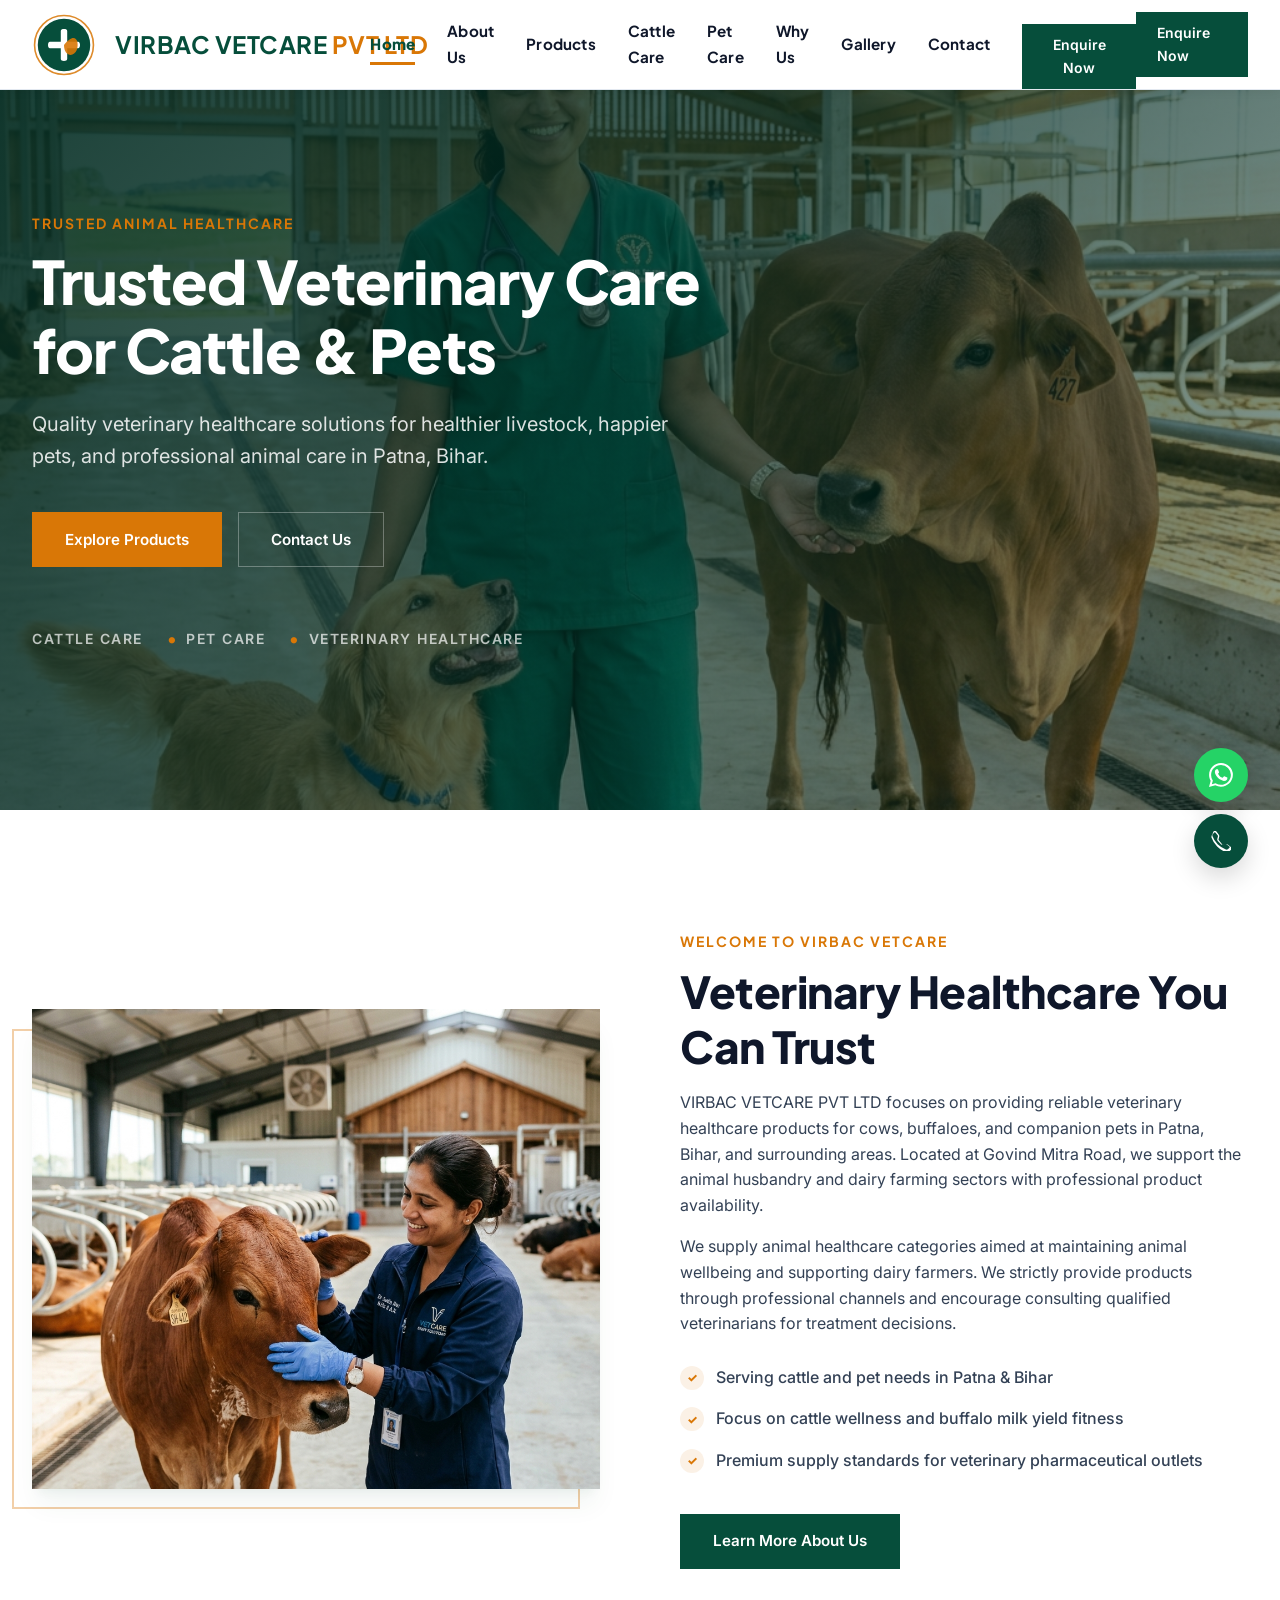
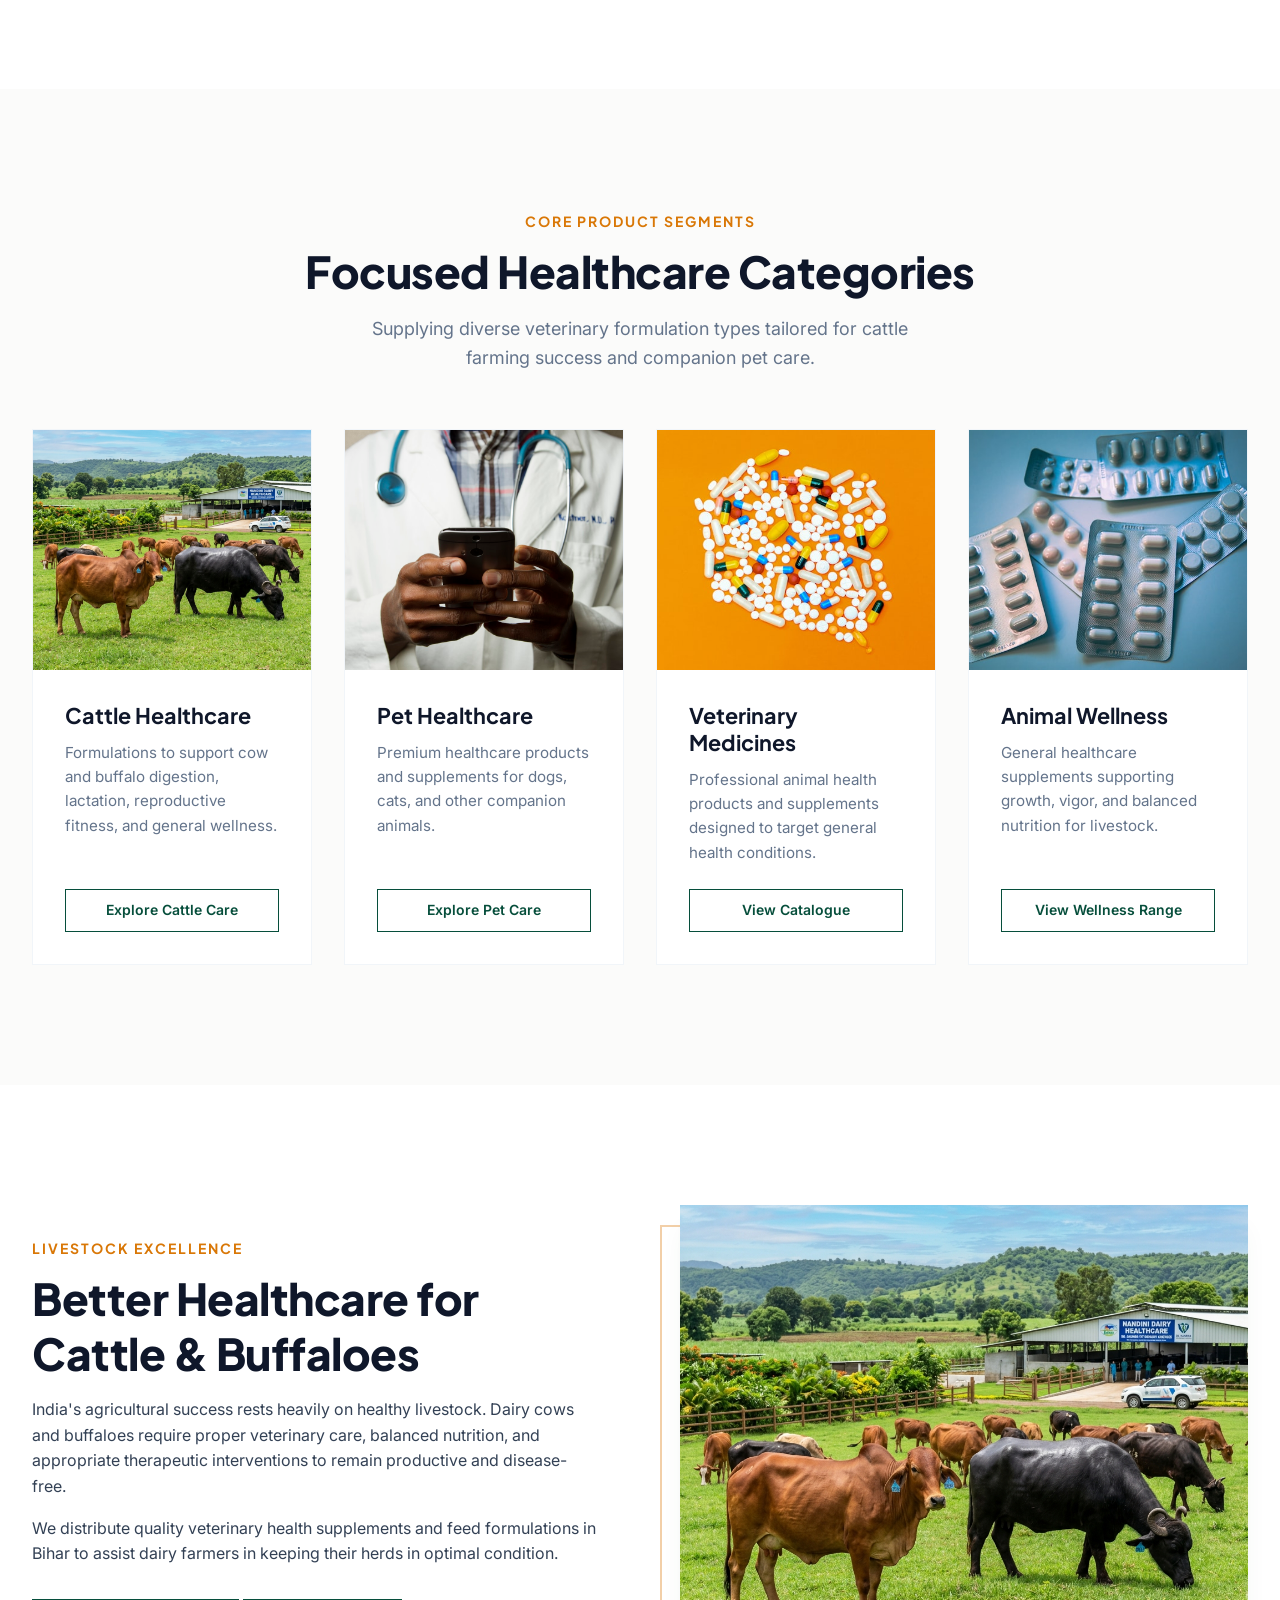
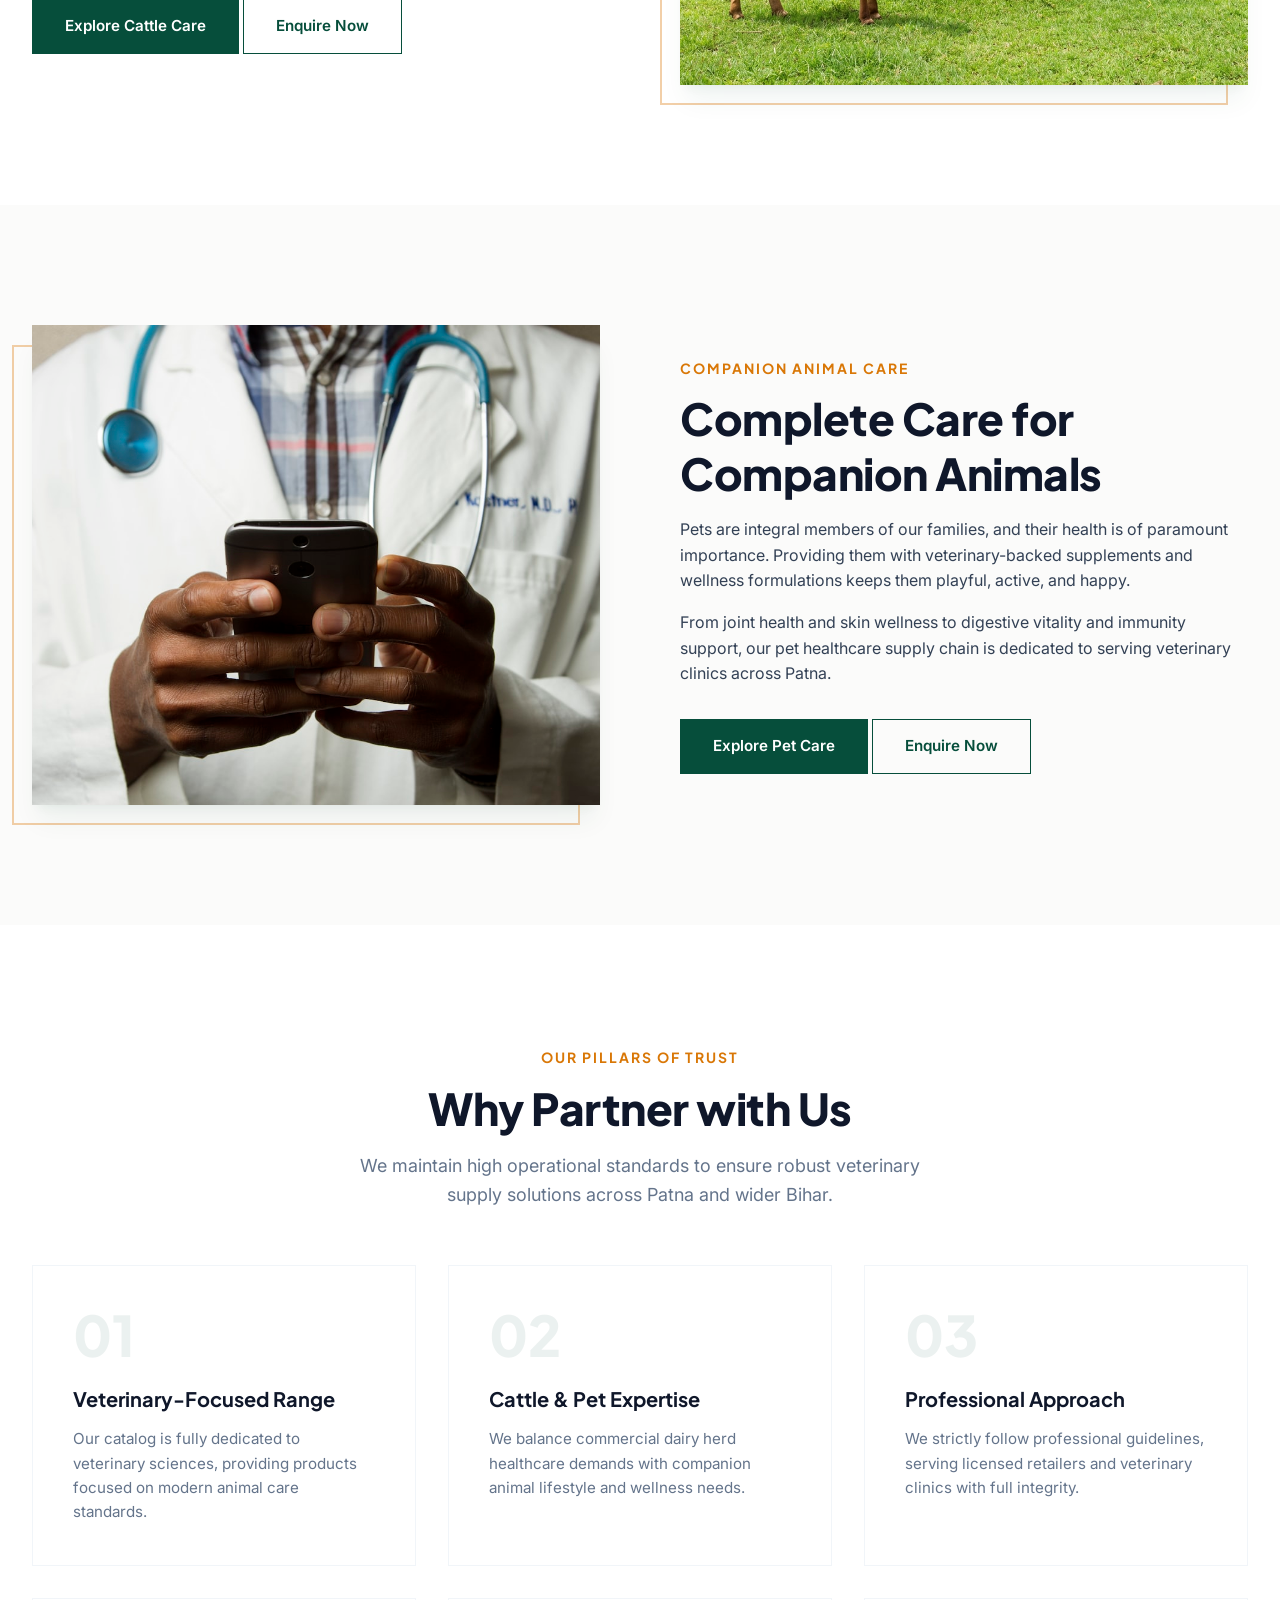
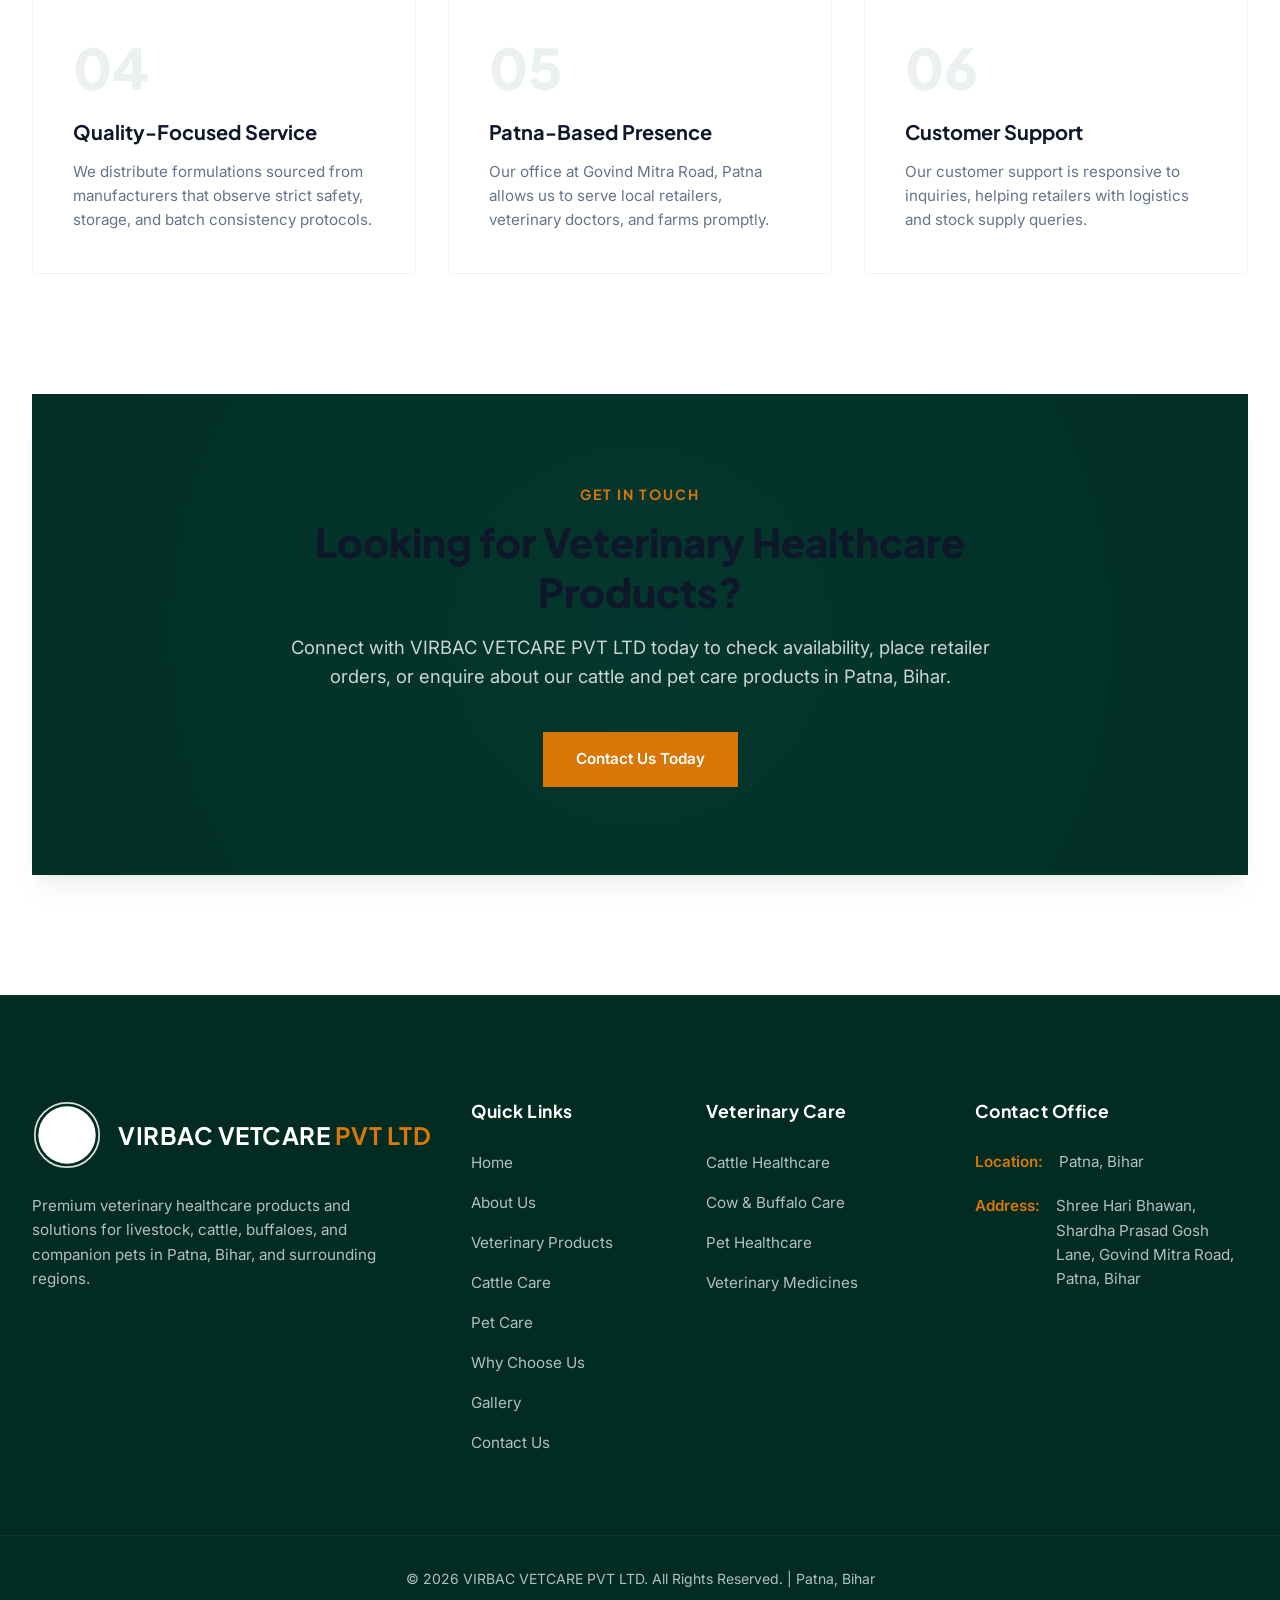
==== commit b2043770: "Fix and improve header and footer logo branding" ====
--- a/index.html
+++ b/index.html
@@ -25,6 +25,7 @@
       <div class="logo-container">
         <a href="index.html" class="logo-link">
           <img src="images/logo.svg" alt="VIRBAC VETCARE PVT LTD Logo" class="logo-img">
+          <span class="logo-text">VIRBAC VETCARE <span class="logo-text-accent">PVT LTD</span></span>
         </a>
       </div>
       
@@ -305,6 +306,7 @@
         <div class="footer-brand">
           <a href="index.html" class="logo-link">
             <img src="images/logo.svg" alt="VIRBAC VETCARE PVT LTD Logo" class="logo-img">
+            <span class="logo-text">VIRBAC VETCARE <span class="logo-text-accent">PVT LTD</span></span>
           </a>
           <p>Premium veterinary healthcare products and solutions for livestock, cattle, buffaloes, and companion pets in Patna, Bihar, and surrounding regions.</p>
         </div>
--- a/css/style.css
+++ b/css/style.css
@@ -310,12 +310,44 @@
 .logo-link {
   display: flex;
   align-items: center;
-  height: 56px; /* Increased from 48px to 56px for higher visibility and premium feel */
+  gap: clamp(0.75rem, 1.8vw, 1.2rem);
+  height: clamp(52px, 5.5vw, 64px);
+  text-decoration: none;
+  transition: height var(--transition-fast) ease;
 }
 
 .logo-img {
   height: 100%;
   width: auto;
+  aspect-ratio: 1 / 1;
+  flex-shrink: 0;
+  display: block;
+}
+
+.logo-text {
+  font-family: var(--font-heading);
+  font-size: clamp(20px, 2.2vw, 24px);
+  font-weight: 700;
+  color: var(--primary);
+  letter-spacing: 0.5px;
+  line-height: 1.1;
+  white-space: nowrap;
+  display: inline-block;
+  vertical-align: middle;
+  transition: font-size var(--transition-fast) ease, color var(--transition-fast) ease;
+}
+
+.logo-text-accent {
+  color: var(--accent);
+  font-weight: 700;
+}
+
+.header.shrink .logo-link {
+  height: clamp(46px, 5vw, 50px);
+}
+
+.header.shrink .logo-text {
+  font-size: clamp(18px, 1.8vw, 20px);
 }
 
 /* Navigation Menu */
@@ -1415,12 +1447,41 @@
 }
 
 .footer-brand .logo-link {
-  height: 64px; /* Increased from 52px to 64px for higher prominence in footer */
+  height: clamp(55px, 6vw, 70px); /* Desktop target: 55-70px */
   margin-bottom: 1.5rem;
+  display: flex;
+  align-items: center;
+  gap: 1rem;
 }
 
 .footer-brand .logo-img {
-  filter: brightness(0) invert(1);
+  height: 100%;
+  width: auto;
+  aspect-ratio: 1 / 1;
+  flex-shrink: 0;
+  filter: brightness(0) invert(1); /* High contrast white for dark green footer */
+}
+
+.footer-brand .logo-text {
+  color: #ffffff;
+}
+
+.footer-brand .logo-text-accent {
+  color: var(--accent);
+}
+
+@media (max-width: 768px) {
+  .footer-brand .logo-link {
+    height: clamp(45px, 5vw, 55px) !important; /* Mobile target: 45-55px */
+  }
+}
+
+@media (max-width: 480px) {
+  .footer-brand .logo-link {
+    flex-direction: column !important;
+    align-items: flex-start !important;
+    gap: 0.75rem !important;
+  }
 }
 
 .footer-brand p {
@@ -1637,6 +1698,14 @@
 }
 
 @media (max-width: 768px) {
+  .logo-link {
+    height: clamp(42px, 5vw, 50px) !important;
+  }
+  
+  .logo-text {
+    font-size: clamp(15px, 2.5vw, 18px) !important;
+  }
+
   /* Prevent iOS zoom on form inputs (16px threshold) */
   .form-input, select.form-input, textarea.form-input {
     font-size: 16px !important;
